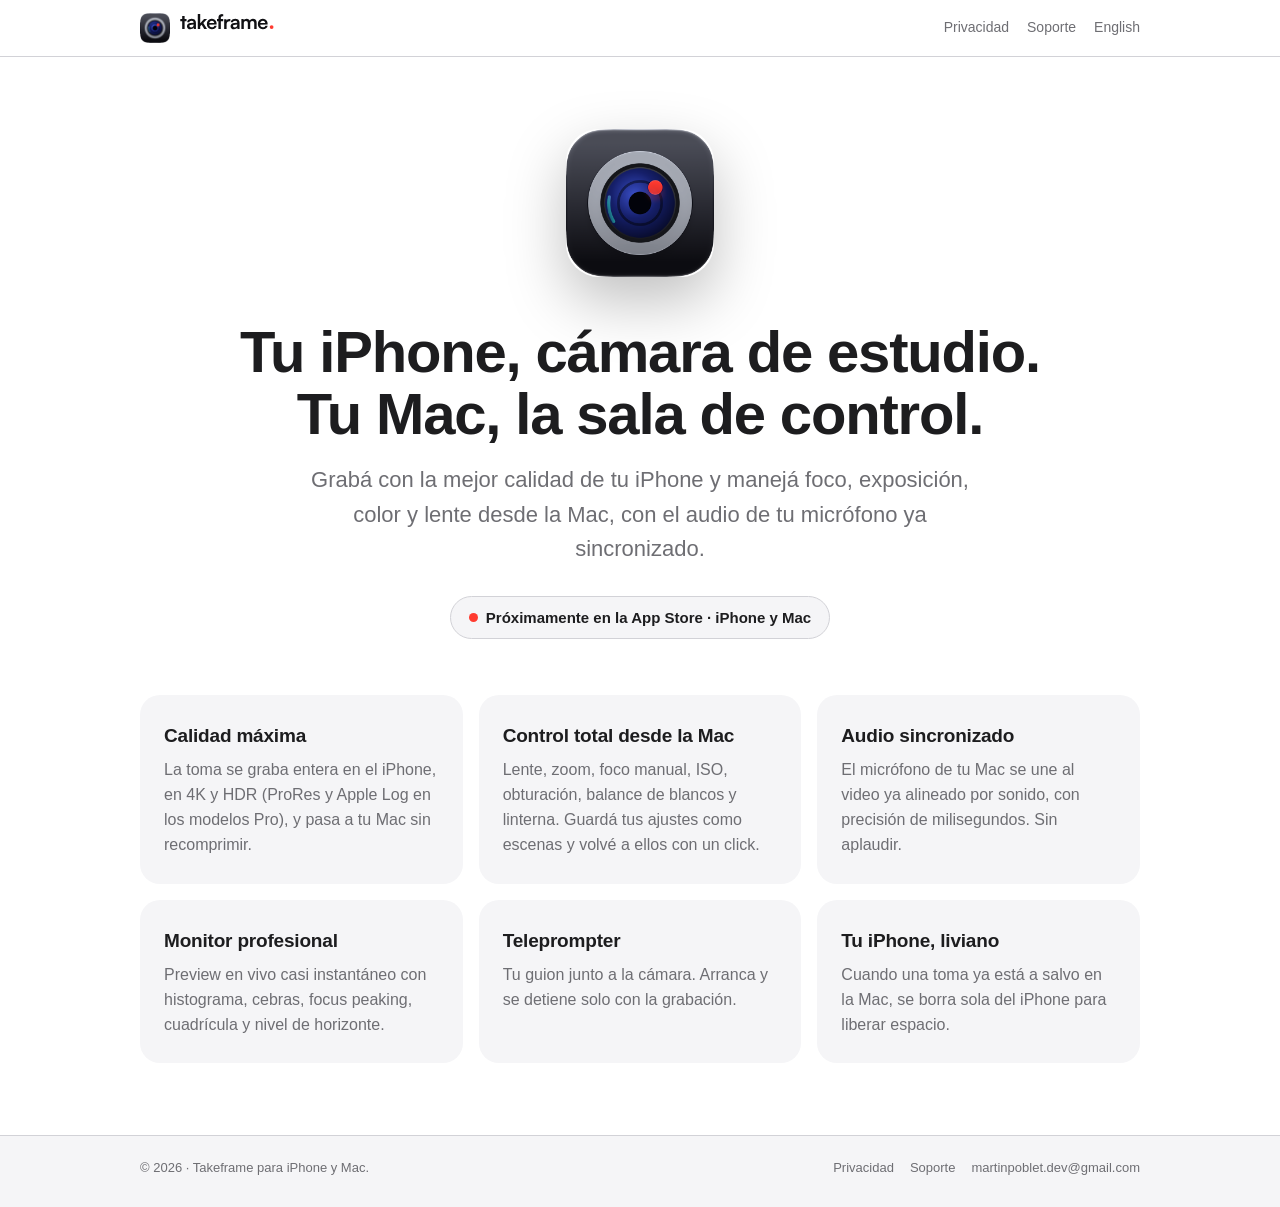
==== es/index.html @ 7058b1f9 "Sitio en inglés por defecto y español en /es/ Co-Authored-By: Claude Opus 5.5 <noreply@anthropic.com" ====
<!doctype html>
<html lang="es">
<head>
<meta charset="utf-8">
<meta name="viewport" content="width=device-width, initial-scale=1">
<title>Takeframe — Tu iPhone, cámara de estudio</title>
<meta name="description" content="Tu iPhone como cámara de estudio, controlada desde tu Mac, con el audio de tu micrófono ya sincronizado.">
<meta property="og:title" content="Takeframe — Tu iPhone, cámara de estudio">
<meta property="og:description" content="Tu iPhone como cámara de estudio, controlada desde tu Mac, con el audio de tu micrófono ya sincronizado.">
<meta property="og:image" content="../assets/icono.png">
<link rel="icon" type="image/png" href="../assets/favicon.png">
<link rel="apple-touch-icon" href="../assets/apple-touch-icon.png">
<link rel="stylesheet" href="../assets/style.css">
</head>
<body>
<header class="top">
  <div class="wrap">
    <a class="brand" href="index.html">
      <img class="icon" src="../assets/favicon.png" alt="">
      <picture>
        <source srcset="../assets/nombre-blanco.svg" media="(prefers-color-scheme: dark)">
        <img class="name" src="../assets/nombre-negro.svg" alt="takeframe">
      </picture>
    </a>
    <nav class="nav">
      <a href="privacidad.html">Privacidad</a>
      <a href="soporte.html">Soporte</a>
      <a href="../index.html" lang="en">English</a>
    </nav>
  </div>
</header>
<main>
<section class="hero wrap">
  <img class="app-icon" src="../assets/icono.png" alt="Takeframe">
  <h1>Tu iPhone, cámara de estudio.<br>Tu Mac, la sala de control.</h1>
  <p class="lead">Grabá con la mejor calidad de tu iPhone y manejá foco, exposición, color y lente desde la Mac, con el audio de tu micrófono ya sincronizado.</p>
  <span class="pill"><span class="dot"></span>Próximamente en la App Store · iPhone y Mac</span>
</section>
<section class="wrap">
  <div class="features">
    <article class="feature"><h3>Calidad máxima</h3><p>La toma se graba entera en el iPhone, en 4K y HDR (ProRes y Apple Log en los modelos Pro), y pasa a tu Mac sin recomprimir.</p></article>
    <article class="feature"><h3>Control total desde la Mac</h3><p>Lente, zoom, foco manual, ISO, obturación, balance de blancos y linterna. Guardá tus ajustes como escenas y volvé a ellos con un click.</p></article>
    <article class="feature"><h3>Audio sincronizado</h3><p>El micrófono de tu Mac se une al video ya alineado por sonido, con precisión de milisegundos. Sin aplaudir.</p></article>
    <article class="feature"><h3>Monitor profesional</h3><p>Preview en vivo casi instantáneo con histograma, cebras, focus peaking, cuadrícula y nivel de horizonte.</p></article>
    <article class="feature"><h3>Teleprompter</h3><p>Tu guion junto a la cámara. Arranca y se detiene solo con la grabación.</p></article>
    <article class="feature"><h3>Tu iPhone, liviano</h3><p>Cuando una toma ya está a salvo en la Mac, se borra sola del iPhone para liberar espacio.</p></article>
  </div>
</section>
</main>
<footer class="foot">
  <div class="wrap">
    <span>© 2026 · Takeframe para iPhone y Mac.</span>
    <nav>
      <a href="privacidad.html">Privacidad</a>
      <a href="soporte.html">Soporte</a>
      <a href="mailto:martinpoblet.dev@gmail.com">martinpoblet.dev@gmail.com</a>
    </nav>
  </div>
</footer>
</body>
</html>
---- assets/style.css ----
:root {
  --bg: #ffffff;
  --bg-soft: #f5f5f7;
  --card: #f5f5f7;
  --text: #1d1d1f;
  --muted: #6e6e73;
  --line: #d2d2d7;
  --accent: #ff3b30;
  --link: #0066cc;
  color-scheme: light dark;
}

@media (prefers-color-scheme: dark) {
  :root {
    --bg: #000000;
    --bg-soft: #0d0d10;
    --card: #161618;
    --text: #f5f5f7;
    --muted: #a1a1a6;
    --line: #2c2c2e;
    --link: #2997ff;
  }
}

* { box-sizing: border-box; }

body {
  margin: 0;
  background: var(--bg);
  color: var(--text);
  font-family: -apple-system, BlinkMacSystemFont, "SF Pro Text", "Inter", "Segoe UI", Roboto, Helvetica, Arial, sans-serif;
  font-size: 17px;
  line-height: 1.55;
  -webkit-font-smoothing: antialiased;
}

a { color: var(--link); text-decoration: none; }
a:hover { text-decoration: underline; }

.wrap { max-width: 1040px; margin: 0 auto; padding: 0 20px; }
.narrow { max-width: 720px; }

/* Header */
.top {
  position: sticky;
  top: 0;
  z-index: 10;
  background: color-mix(in srgb, var(--bg) 82%, transparent);
  backdrop-filter: saturate(180%) blur(20px);
  -webkit-backdrop-filter: saturate(180%) blur(20px);
  border-bottom: 1px solid var(--line);
}
.top .wrap { display: flex; align-items: center; justify-content: space-between; height: 56px; gap: 16px; }
.brand { display: flex; align-items: center; gap: 10px; }
.brand:hover { text-decoration: none; }
.brand img.icon { width: 30px; height: 30px; border-radius: 7px; }
.brand img.name { height: 20px; width: auto; }
.nav { display: flex; gap: 18px; font-size: 14px; }
.nav a { color: var(--muted); }
.nav a:hover, .nav a[aria-current="page"] { color: var(--text); text-decoration: none; }

/* Hero */
.hero { text-align: center; padding-top: 72px; padding-bottom: 56px; }
.hero .app-icon {
  width: 148px;
  height: 148px;
  border-radius: 33px;
  box-shadow: 0 24px 60px rgba(0, 0, 0, 0.25);
}
.hero h1 {
  font-size: clamp(34px, 6vw, 58px);
  line-height: 1.07;
  letter-spacing: -0.02em;
  margin: 36px auto 18px;
  max-width: 820px;
}
.hero p.lead { font-size: clamp(18px, 2.4vw, 22px); color: var(--muted); max-width: 680px; margin: 0 auto; }
.pill {
  display: inline-flex;
  align-items: center;
  gap: 8px;
  margin-top: 30px;
  padding: 9px 18px;
  border-radius: 999px;
  background: var(--card);
  border: 1px solid var(--line);
  font-size: 15px;
  font-weight: 600;
}
.pill .dot { width: 9px; height: 9px; border-radius: 50%; background: var(--accent); }

/* Features */
.features { display: grid; grid-template-columns: repeat(auto-fit, minmax(260px, 1fr)); gap: 16px; padding-bottom: 72px; }
.feature { background: var(--card); border-radius: 20px; padding: 26px 24px; }
.feature h3 { margin: 0 0 8px; font-size: 19px; letter-spacing: -0.01em; }
.feature p { margin: 0; color: var(--muted); font-size: 16px; }
.feature .glyph { font-size: 26px; line-height: 1; margin-bottom: 14px; display: block; }

/* Text pages */
.page { padding-top: 56px; padding-bottom: 72px; }
.page h1 { font-size: clamp(32px, 5vw, 44px); letter-spacing: -0.02em; line-height: 1.1; margin: 0 0 8px; }
.page .updated { color: var(--muted); font-size: 15px; margin: 0 0 36px; }
.page h2 { font-size: 22px; letter-spacing: -0.01em; margin: 40px 0 10px; }
.page p, .page li { color: var(--text); }
.page .summary { background: var(--card); border-radius: 18px; padding: 20px 22px; font-size: 18px; }
.contact { background: var(--card); border-radius: 18px; padding: 22px; margin: 8px 0 24px; }
.contact a { font-size: 20px; font-weight: 600; }
details { border-bottom: 1px solid var(--line); padding: 14px 0; }
details summary { cursor: pointer; font-weight: 600; list-style: none; }
details summary::-webkit-details-marker { display: none; }
details summary::after { content: "+"; float: right; color: var(--muted); font-weight: 400; }
details[open] summary::after { content: "–"; }
details p { margin: 10px 0 0; color: var(--muted); }

/* Footer */
.foot { border-top: 1px solid var(--line); background: var(--bg-soft); }
.foot .wrap { display: flex; flex-wrap: wrap; justify-content: space-between; gap: 12px; padding-top: 22px; padding-bottom: 28px; font-size: 13px; color: var(--muted); }
.foot nav { display: flex; gap: 16px; }
.foot a { color: var(--muted); }

@media (max-width: 560px) {
  body { font-size: 16px; }
  .nav { gap: 12px; font-size: 13px; }
  .brand img.name { display: none; }
  .hero { padding-top: 48px; padding-bottom: 40px; }
  .pill { font-size: 14px; }
  .hero .app-icon { width: 120px; height: 120px; border-radius: 27px; }
}
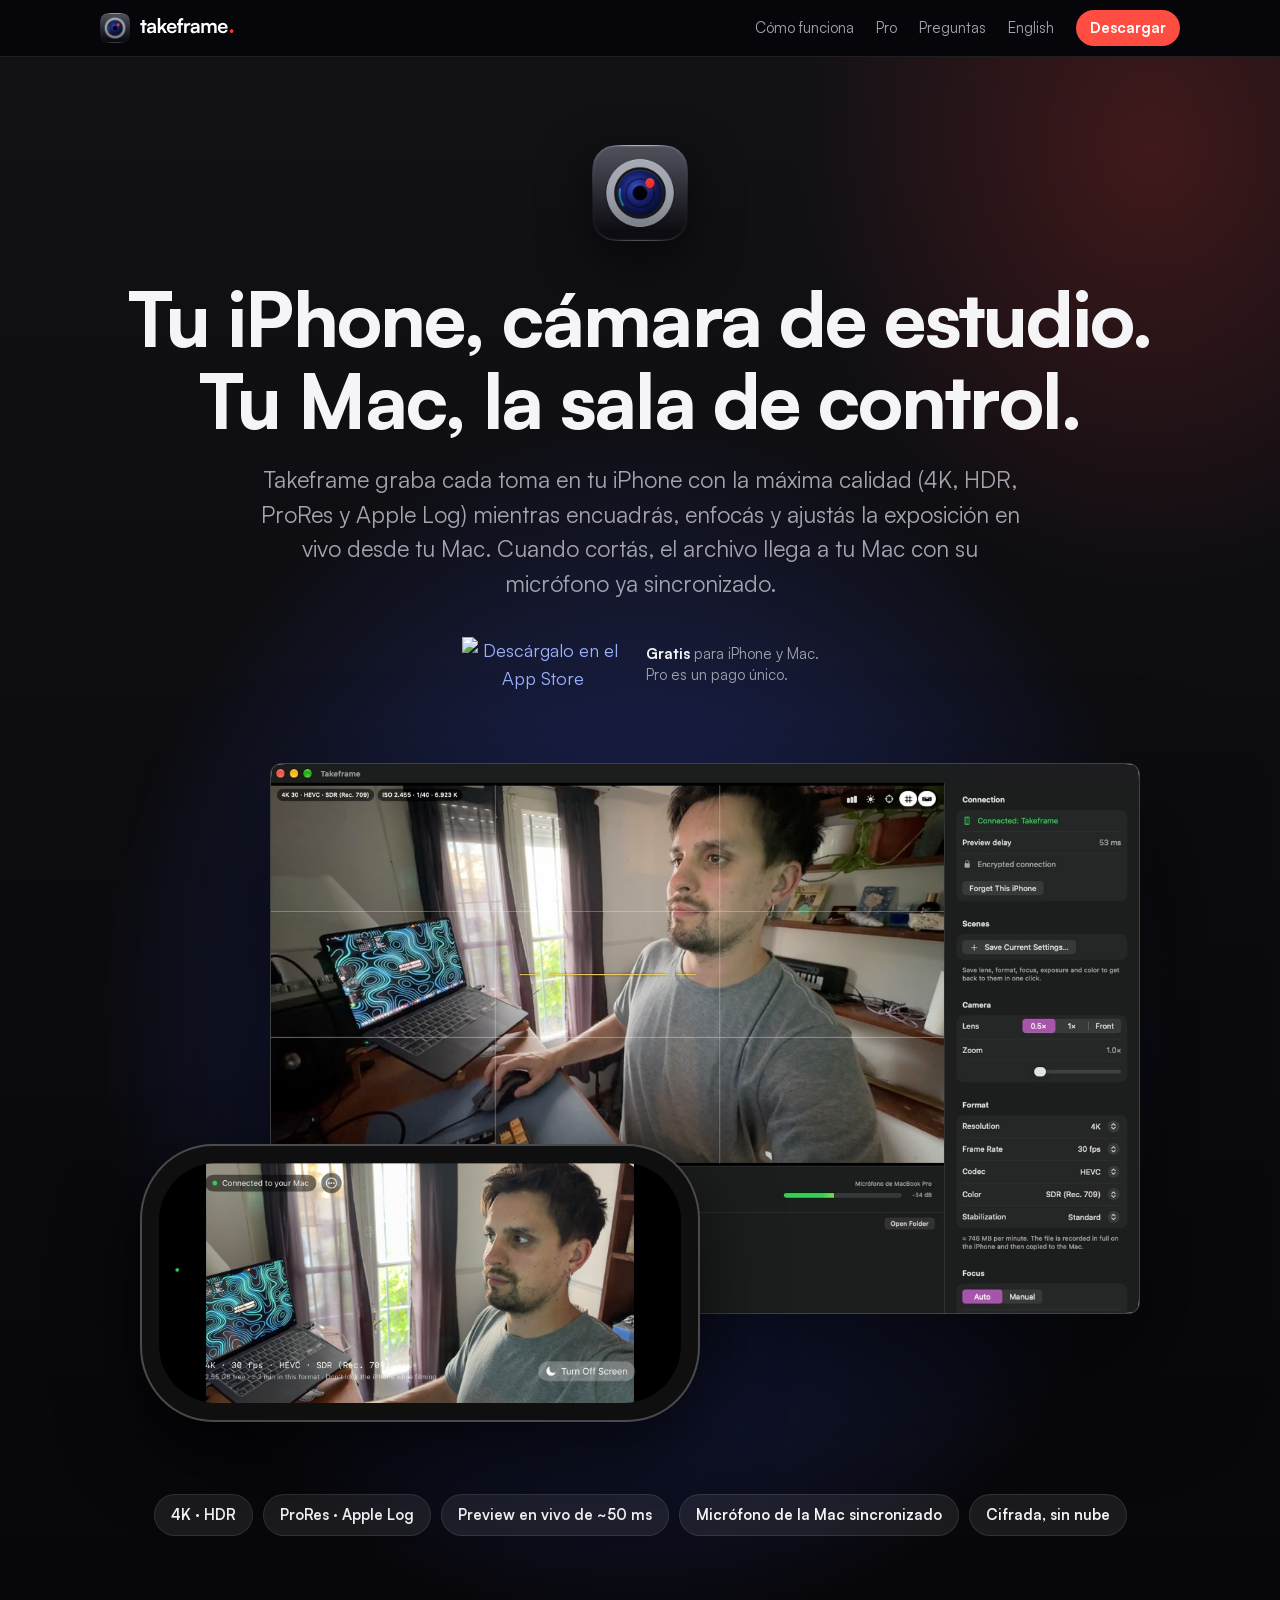
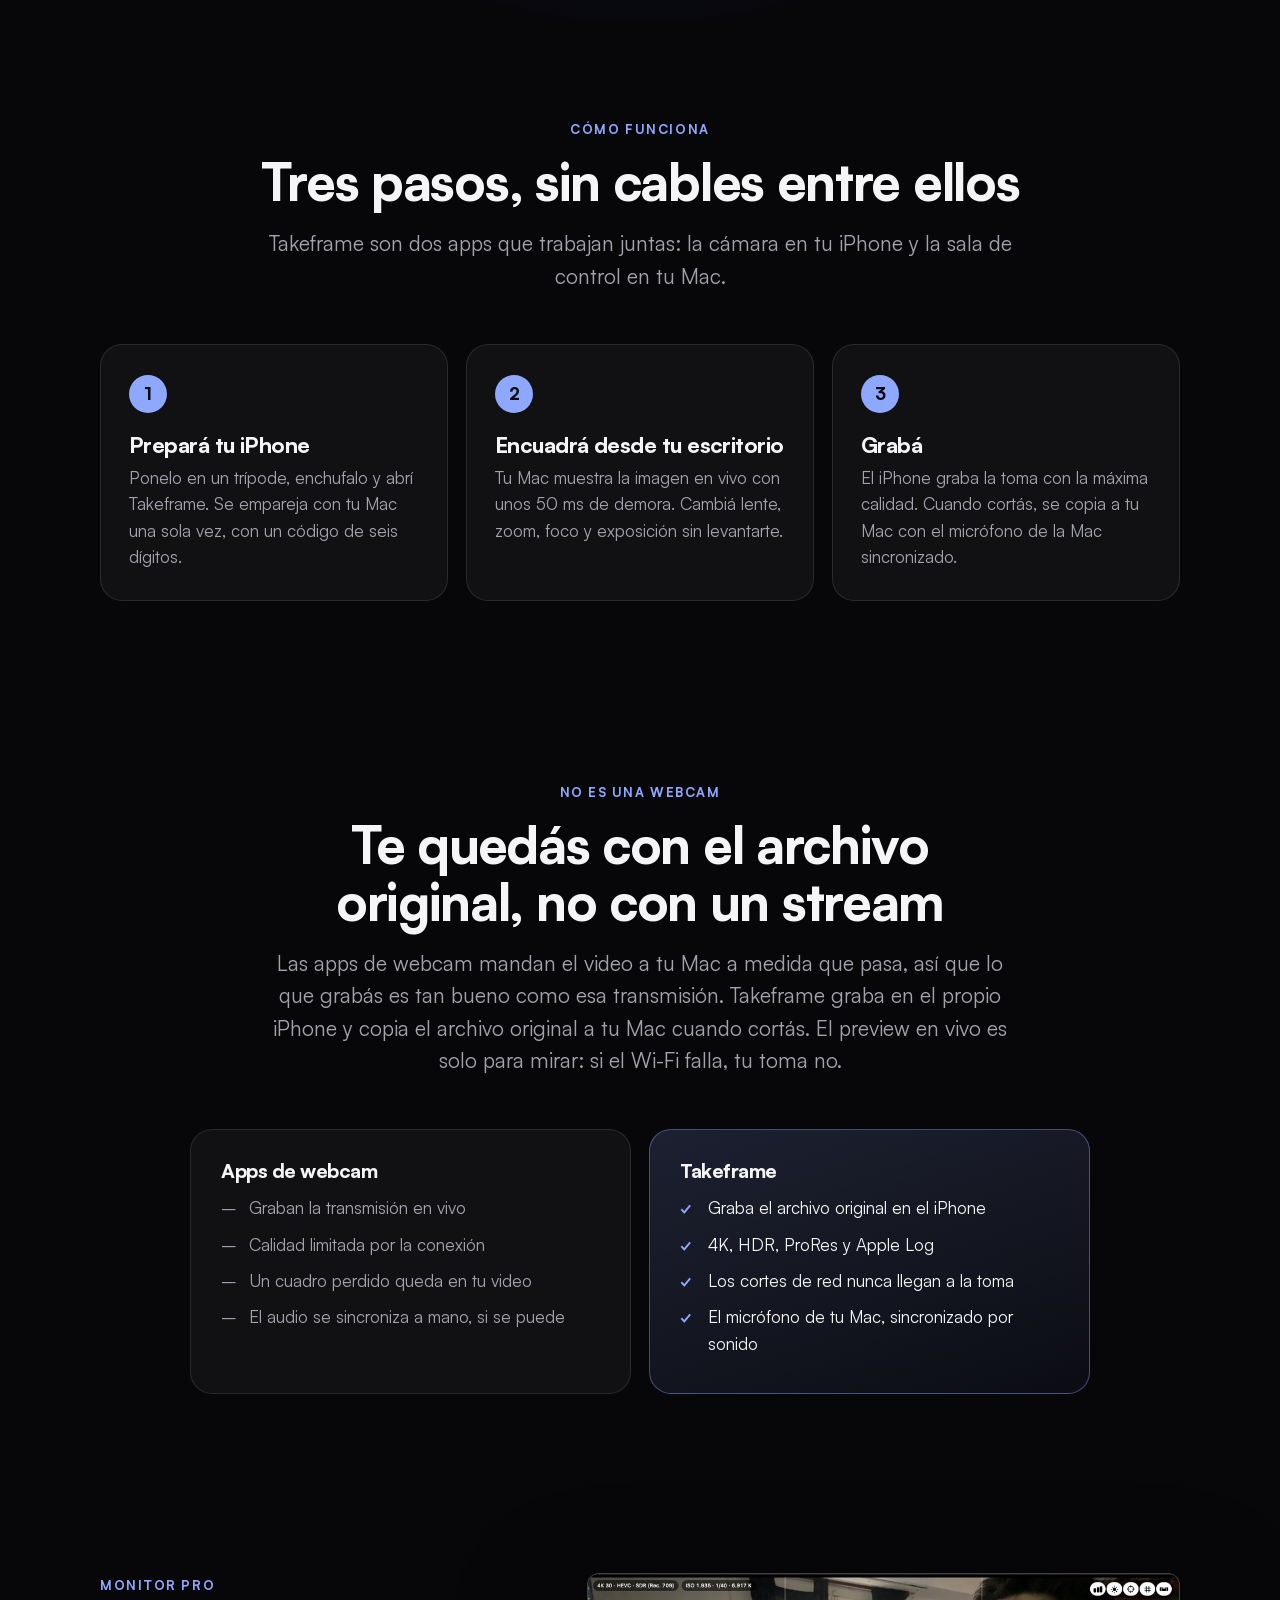
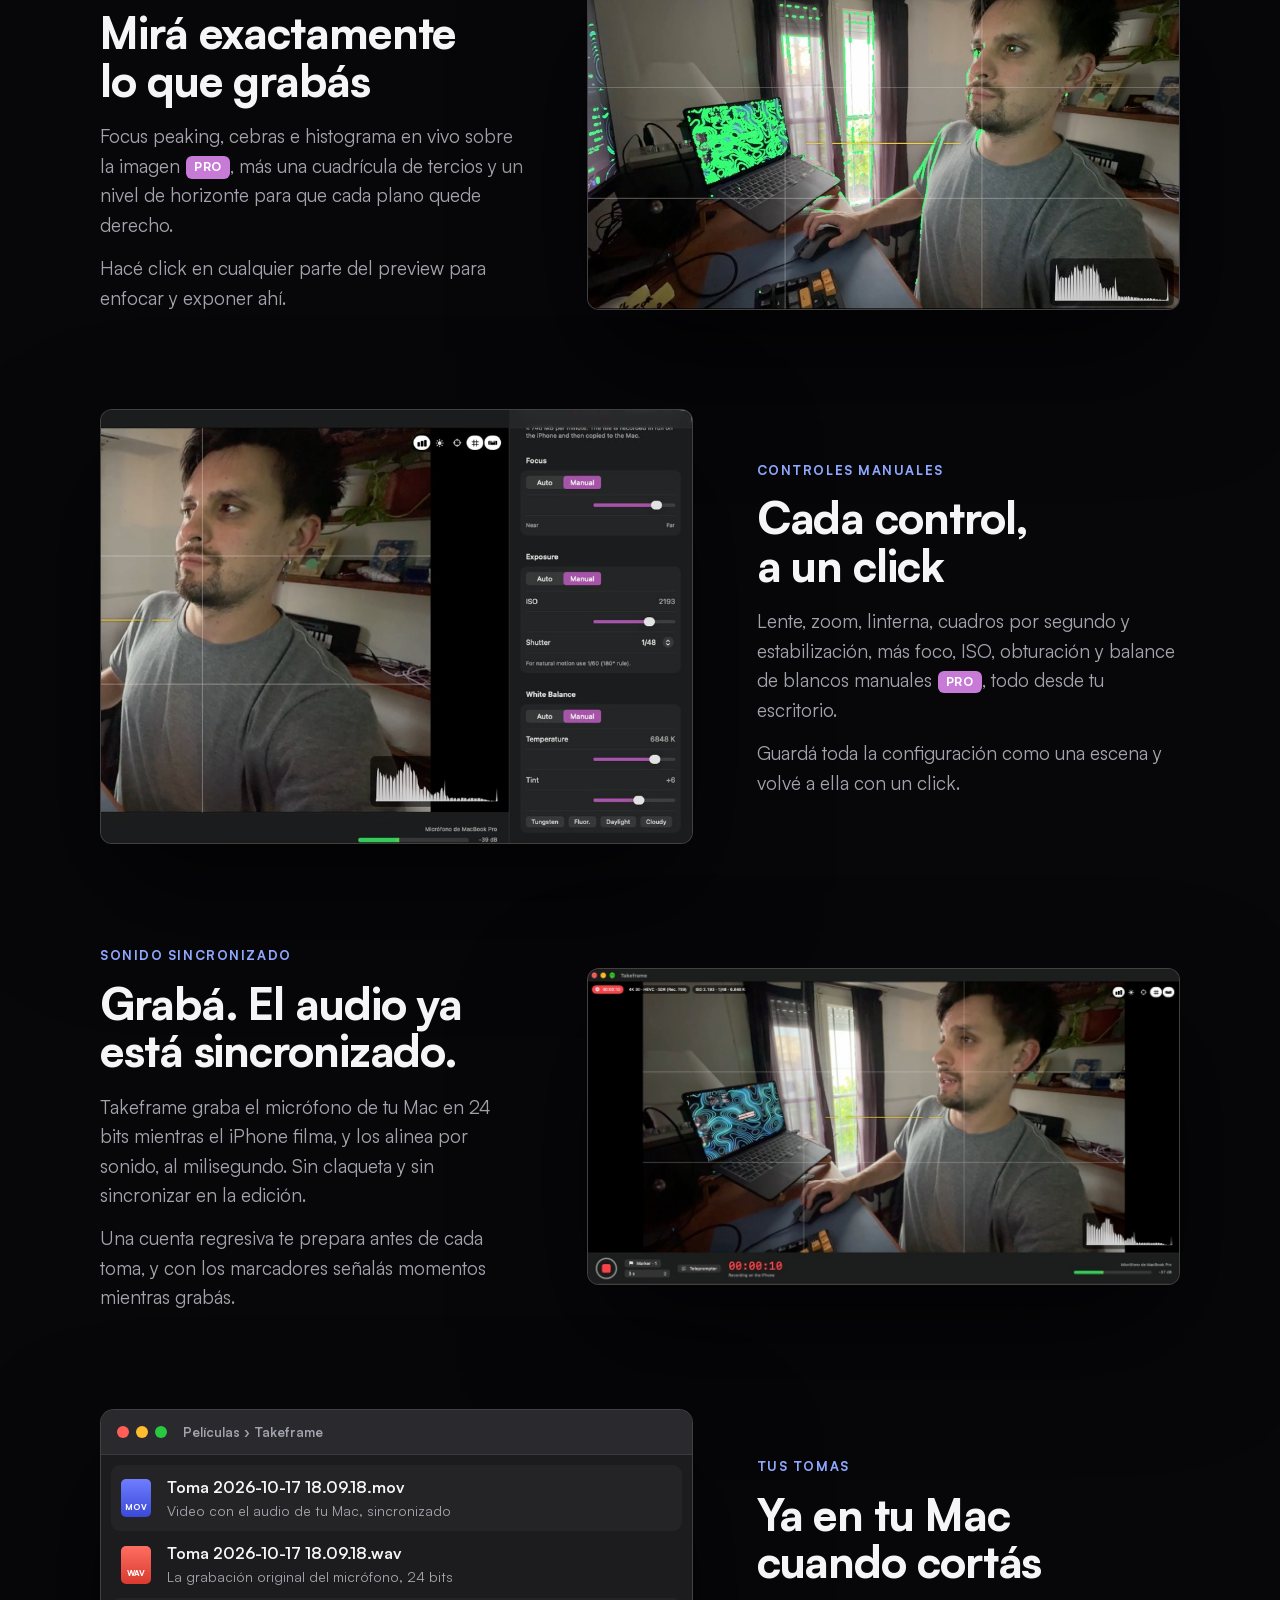
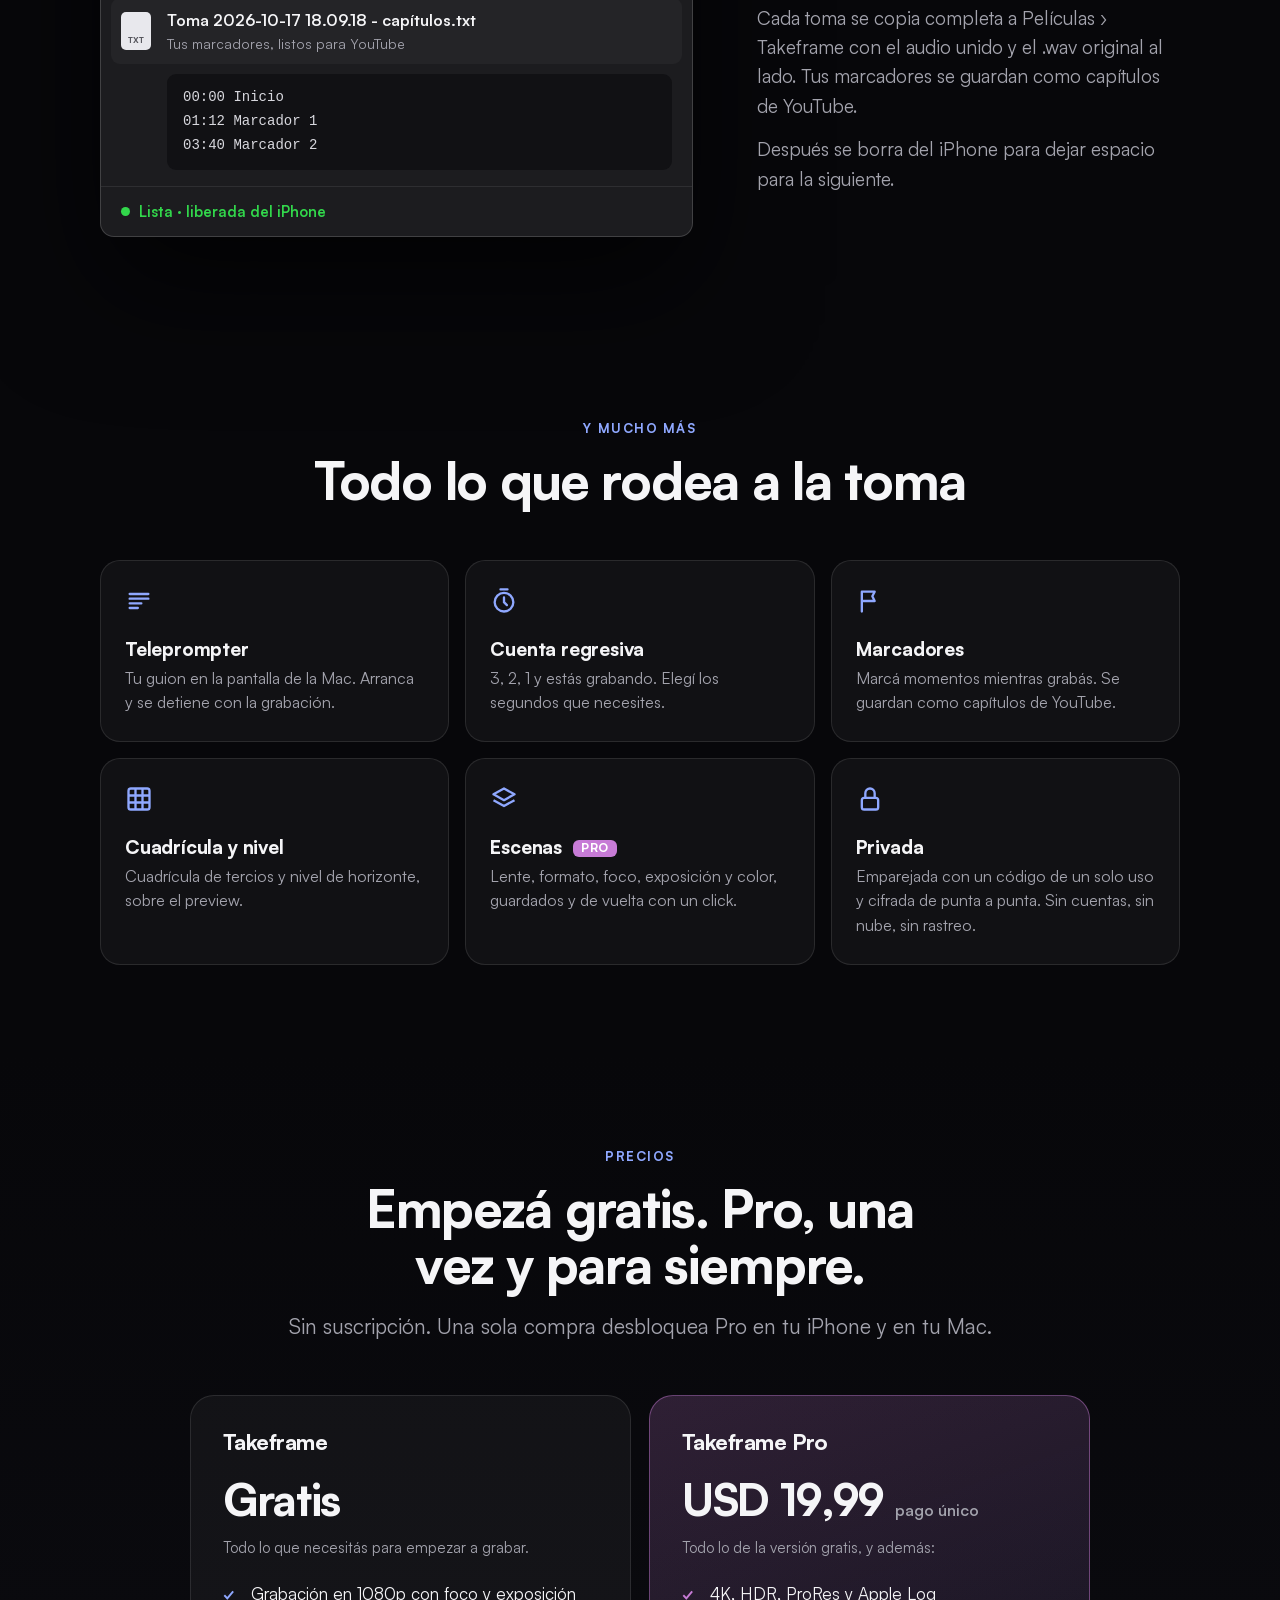
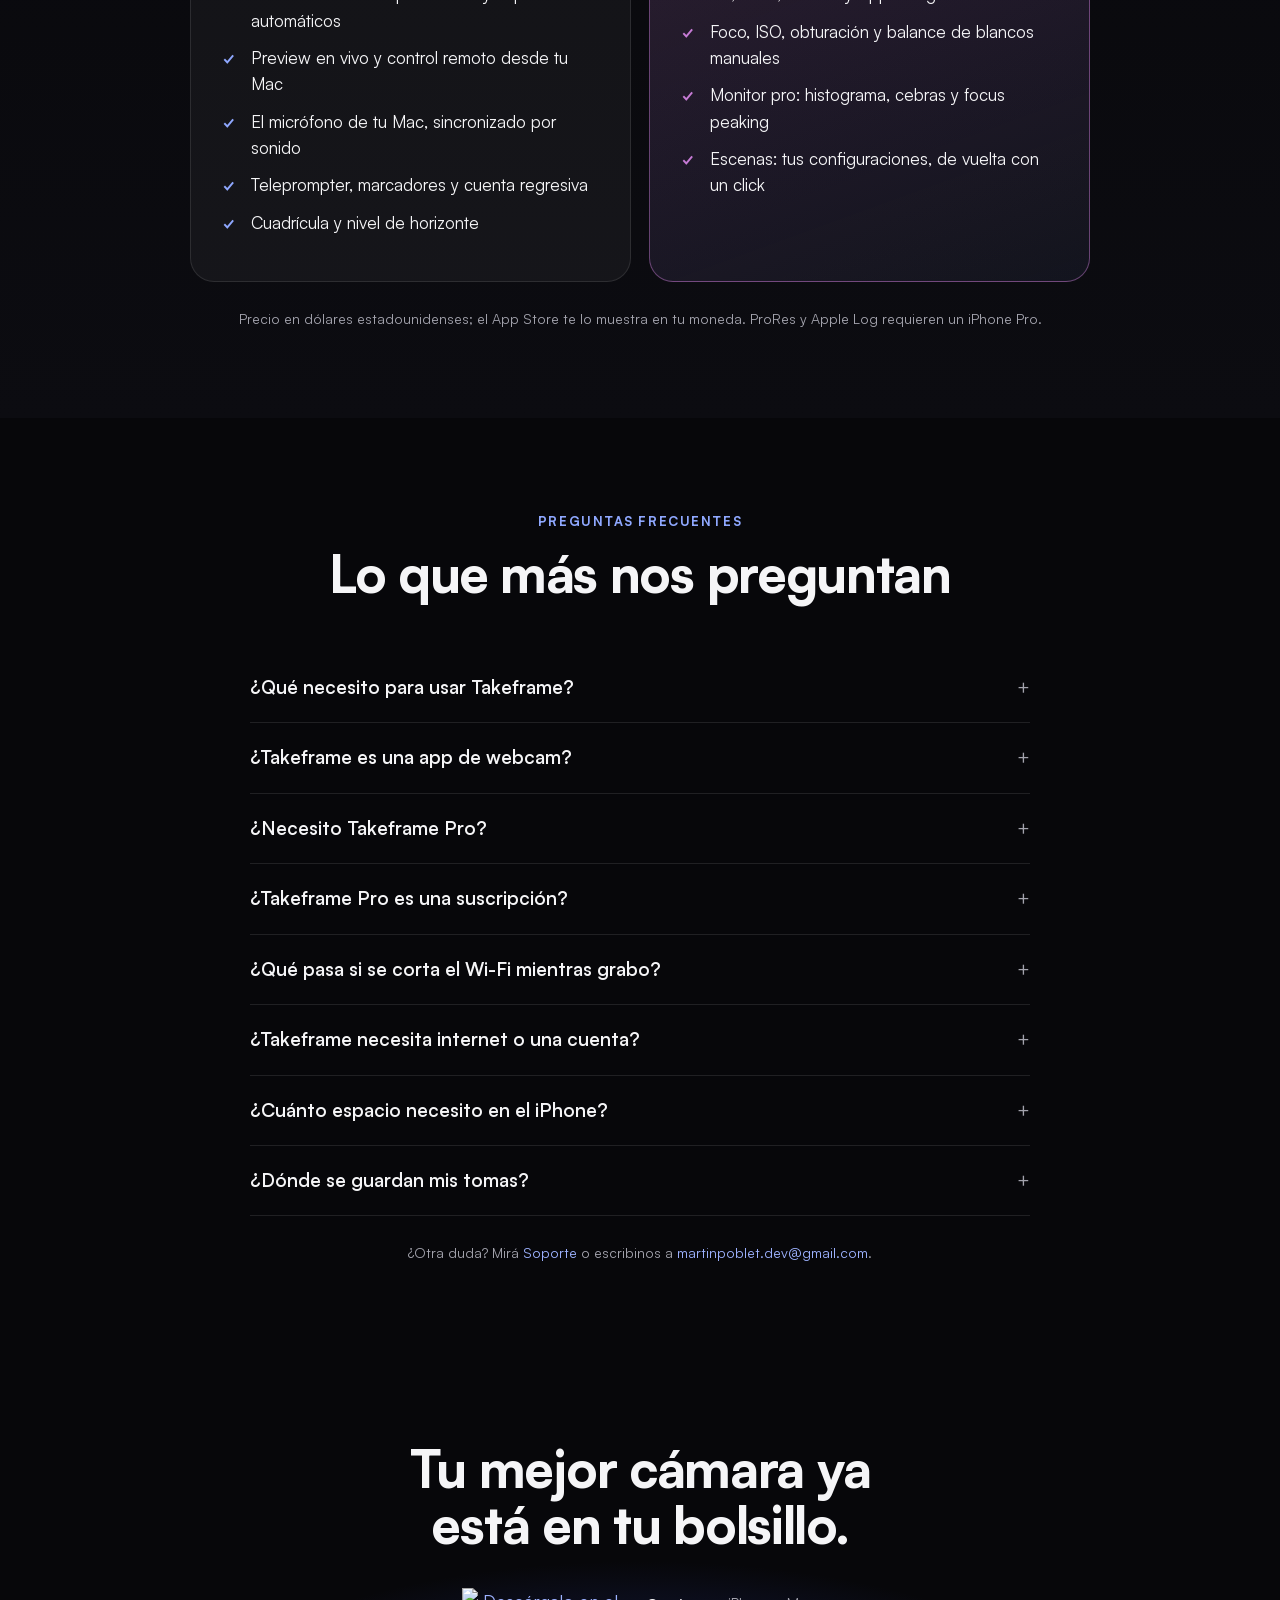
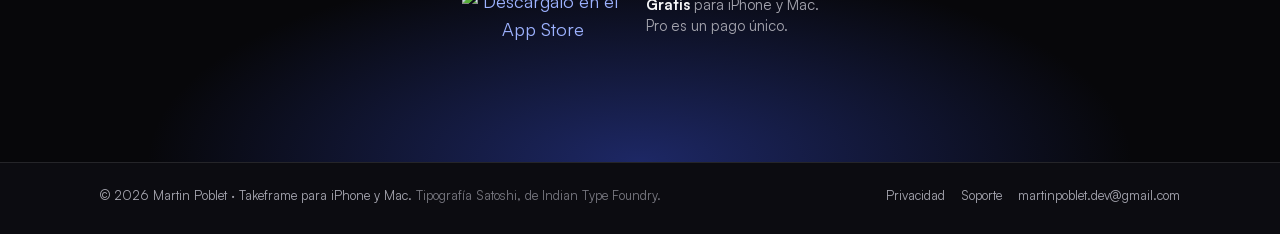
==== commit 4f96fbc9: "Landing de venta en inglés y español con SEO Capturas reales de la app, cómo funciona, comparación c" ====
--- a/es/index.html
+++ b/es/index.html
@@ -3,53 +3,322 @@
 <head>
 <meta charset="utf-8">
 <meta name="viewport" content="width=device-width, initial-scale=1">
-<title>Takeframe — Tu iPhone, cámara de estudio</title>
-<meta name="description" content="Tu iPhone como cámara de estudio, controlada desde tu Mac, con el audio de tu micrófono ya sincronizado.">
-<meta property="og:title" content="Takeframe — Tu iPhone, cámara de estudio">
-<meta property="og:description" content="Tu iPhone como cámara de estudio, controlada desde tu Mac, con el audio de tu micrófono ya sincronizado.">
-<meta property="og:image" content="../assets/icono.png">
+<title>Takeframe: tu iPhone como cámara de estudio 4K para tu Mac</title>
+<meta name="description" content="Grabá en 4K, HDR, ProRes y Apple Log con tu iPhone mientras lo encuadrás, enfocás y controlás en vivo desde tu Mac, con el micrófono de la Mac ya sincronizado.">
+<link rel="canonical" href="https://martpoblet.github.io/takeframe/es/">
+<link rel="alternate" hreflang="en" href="https://martpoblet.github.io/takeframe/">
+<link rel="alternate" hreflang="es" href="https://martpoblet.github.io/takeframe/es/">
+<link rel="alternate" hreflang="x-default" href="https://martpoblet.github.io/takeframe/">
+<meta name="apple-itunes-app" content="app-id=6824066436">
+<meta name="theme-color" content="#07070a">
+<meta property="og:type" content="website">
+<meta property="og:site_name" content="Takeframe">
+<meta property="og:locale" content="es_LA">
+<meta property="og:locale:alternate" content="en_US">
+<meta property="og:url" content="https://martpoblet.github.io/takeframe/es/">
+<meta property="og:title" content="Takeframe: tu iPhone como cámara de estudio 4K para tu Mac">
+<meta property="og:description" content="Grabá en 4K con tu iPhone mientras lo encuadrás, enfocás y controlás desde tu Mac, con el micrófono de la Mac ya sincronizado.">
+<meta property="og:image" content="https://martpoblet.github.io/takeframe/assets/og-es.jpg">
+<meta property="og:image:width" content="1200">
+<meta property="og:image:height" content="630">
+<meta property="og:image:alt" content="Takeframe en una Mac, con la imagen en vivo de un iPhone adelante">
+<meta name="twitter:card" content="summary_large_image">
 <link rel="icon" type="image/png" href="../assets/favicon.png">
 <link rel="apple-touch-icon" href="../assets/apple-touch-icon.png">
+<link rel="preload" href="../assets/satoshi-variable.woff2" as="font" type="font/woff2" crossorigin>
 <link rel="stylesheet" href="../assets/style.css">
+<script type="application/ld+json">
+{
+  "@context": "https://schema.org",
+  "@type": "SoftwareApplication",
+  "name": "Takeframe",
+  "alternateName": "Takeframe – Cámara de estudio remota 4K",
+  "description": "Takeframe convierte tu iPhone en una cámara de estudio que controlás desde tu Mac. El iPhone graba cada toma con la máxima calidad (4K, HDR, ProRes y Apple Log) mientras la Mac muestra un preview en vivo, controla la cámara y graba su propio micrófono, ya sincronizado.",
+  "applicationCategory": "MultimediaApplication",
+  "operatingSystem": "iOS 17 o posterior, macOS 15 o posterior",
+  "url": "https://martpoblet.github.io/takeframe/es/",
+  "downloadUrl": "https://apps.apple.com/app/id6824066436",
+  "installUrl": "https://apps.apple.com/app/id6824066436",
+  "image": "https://martpoblet.github.io/takeframe/assets/og-es.jpg",
+  "screenshot": [
+    "https://martpoblet.github.io/takeframe/assets/mac-hero.jpg",
+    "https://martpoblet.github.io/takeframe/assets/mac-monitor.jpg",
+    "https://martpoblet.github.io/takeframe/assets/iphone.jpg"
+  ],
+  "inLanguage": ["es", "en"],
+  "author": { "@type": "Person", "name": "Martin Poblet" },
+  "offers": [
+    { "@type": "Offer", "name": "Takeframe", "price": "0", "priceCurrency": "USD" },
+    { "@type": "Offer", "name": "Takeframe Pro (compra única dentro de la app)", "price": "19.99", "priceCurrency": "USD" }
+  ]
+}
+</script>
+<script type="application/ld+json">
+{
+  "@context": "https://schema.org",
+  "@type": "FAQPage",
+  "mainEntity": [
+    { "@type": "Question", "name": "¿Qué necesito para usar Takeframe?", "acceptedAnswer": { "@type": "Answer", "text": "Un iPhone con iOS 17 o posterior y una Mac con macOS 15 o posterior, con Takeframe abierta en los dos y el Wi-Fi activado. Funciona mejor si están en la misma red. ProRes y Apple Log requieren un iPhone Pro." } },
+    { "@type": "Question", "name": "¿Takeframe es una app de webcam?", "acceptedAnswer": { "@type": "Answer", "text": "No. Takeframe está hecha para grabar: cada toma se graba en el iPhone con la máxima calidad y después se copia a tu Mac. No aparece como cámara en apps de videollamadas ni de streaming." } },
+    { "@type": "Question", "name": "¿Necesito Takeframe Pro?", "acceptedAnswer": { "@type": "Answer", "text": "No. La versión gratis graba en 1080p con foco, exposición y balance de blancos automáticos, e incluye el preview en vivo, la sincronía por sonido, el teleprompter, los marcadores, la cuenta regresiva, la cuadrícula y el nivel. Pro suma 4K, HDR, ProRes y Apple Log, controles manuales, las herramientas del monitor pro y las escenas." } },
+    { "@type": "Question", "name": "¿Takeframe Pro es una suscripción?", "acceptedAnswer": { "@type": "Answer", "text": "No. Takeframe Pro es una compra única que funciona en tu iPhone y en tu Mac con la misma cuenta de Apple. Podés restaurarla cuando quieras desde la pantalla de compra." } },
+    { "@type": "Question", "name": "¿Qué pasa si se corta el Wi-Fi mientras grabo?", "acceptedAnswer": { "@type": "Answer", "text": "La toma se graba en el iPhone, así que sigue: solo se pausa el preview en vivo. Cuando tu Mac se vuelve a conectar, las tomas terminadas se copian." } },
+    { "@type": "Question", "name": "¿Takeframe necesita internet o una cuenta?", "acceptedAnswer": { "@type": "Answer", "text": "No. Tu iPhone y tu Mac se comunican directamente por tu red local, con cifrado de punta a punta. No hay cuentas, ni servidores, ni rastreo." } },
+    { "@type": "Question", "name": "¿Cuánto espacio necesito en el iPhone?", "acceptedAnswer": { "@type": "Answer", "text": "Cada toma se graba completa en el iPhone antes de pasar a tu Mac: unos 750 MB por minuto en 4K a 30 fps en HEVC. La app te muestra cuántos minutos te quedan, y cada toma se borra del iPhone cuando ya está a salvo en tu Mac." } },
+    { "@type": "Question", "name": "¿Dónde se guardan mis tomas?", "acceptedAnswer": { "@type": "Answer", "text": "En Películas › Takeframe, en tu Mac: un archivo .mov con el audio ya unido, el .wav original del micrófono y, si agregaste marcadores, un archivo de texto con ellos como capítulos de YouTube." } }
+  ]
+}
+</script>
 </head>
-<body>
+<body class="landing">
 <header class="top">
   <div class="wrap">
-    <a class="brand" href="index.html">
+    <a class="brand" href="./">
       <img class="icon" src="../assets/favicon.png" alt="">
-      <picture>
-        <source srcset="../assets/nombre-blanco.svg" media="(prefers-color-scheme: dark)">
-        <img class="name" src="../assets/nombre-negro.svg" alt="takeframe">
-      </picture>
+      <img class="name" src="../assets/nombre-blanco.svg" alt="Takeframe">
     </a>
     <nav class="nav">
-      <a href="privacidad.html">Privacidad</a>
-      <a href="soporte.html">Soporte</a>
-      <a href="../index.html" lang="en">English</a>
+      <a class="section" href="#como">Cómo funciona</a>
+      <a class="section" href="#pro">Pro</a>
+      <a class="section" href="#preguntas">Preguntas</a>
+      <a href="../" lang="en" hreflang="en">English</a>
+      <a class="get" href="https://apps.apple.com/app/id6824066436">Descargar</a>
     </nav>
   </div>
 </header>
 <main>
-<section class="hero wrap">
-  <img class="app-icon" src="../assets/icono.png" alt="Takeframe">
-  <h1>Tu iPhone, cámara de estudio.<br>Tu Mac, la sala de control.</h1>
-  <p class="lead">Grabá con la mejor calidad de tu iPhone y manejá foco, exposición, color y lente desde la Mac, con el audio de tu micrófono ya sincronizado.</p>
-  <span class="pill"><span class="dot"></span>Próximamente en la App Store · iPhone y Mac</span>
-</section>
-<section class="wrap">
-  <div class="features">
-    <article class="feature"><h3>Calidad máxima</h3><p>La toma se graba entera en el iPhone, en 4K y HDR (ProRes y Apple Log en los modelos Pro), y pasa a tu Mac sin recomprimir.</p></article>
-    <article class="feature"><h3>Control total desde la Mac</h3><p>Lente, zoom, foco manual, ISO, obturación, balance de blancos y linterna. Guardá tus ajustes como escenas y volvé a ellos con un click.</p></article>
-    <article class="feature"><h3>Audio sincronizado</h3><p>El micrófono de tu Mac se une al video ya alineado por sonido, con precisión de milisegundos. Sin aplaudir.</p></article>
-    <article class="feature"><h3>Monitor profesional</h3><p>Preview en vivo casi instantáneo con histograma, cebras, focus peaking, cuadrícula y nivel de horizonte.</p></article>
-    <article class="feature"><h3>Teleprompter</h3><p>Tu guion junto a la cámara. Arranca y se detiene solo con la grabación.</p></article>
-    <article class="feature"><h3>Tu iPhone, liviano</h3><p>Cuando una toma ya está a salvo en la Mac, se borra sola del iPhone para liberar espacio.</p></article>
-  </div>
-</section>
+
+<section class="hero">
+  <div class="wrap">
+    <img class="app-icon" src="../assets/icono.png" alt="Ícono de Takeframe" width="96" height="96">
+    <h1>Tu iPhone, cámara de estudio.<br>Tu Mac, la sala de control.</h1>
+    <p class="lead">Takeframe graba cada toma en tu iPhone con la máxima calidad (4K, HDR, ProRes y Apple Log) mientras encuadrás, enfocás y ajustás la exposición en vivo desde tu Mac. Cuando cortás, el archivo llega a tu Mac con su micrófono ya sincronizado.</p>
+    <div class="cta">
+      <a class="badge" href="https://apps.apple.com/app/id6824066436"><img src="https://tools.applemediaservices.com/api/badges/download-on-the-app-store/black/es-mx?size=250x83" alt="Descárgalo en el App Store" width="162" height="54"></a>
+      <p class="note"><strong>Gratis</strong> para iPhone y Mac.<br>Pro es un pago único.</p>
+    </div>
+    <div class="devices">
+      <div class="window"><img src="../assets/mac-hero.jpg" alt="Takeframe en una Mac: la imagen en vivo del iPhone con los controles de la cámara a la derecha" width="1372" height="868"></div>
+      <div class="phone"><img src="../assets/iphone.jpg" alt="Takeframe en el iPhone, conectado a la Mac" width="1400" height="646"></div>
+    </div>
+    <ul class="specs">
+      <li>4K · HDR</li>
+      <li>ProRes · Apple Log</li>
+      <li>Preview en vivo de ~50 ms</li>
+      <li>Micrófono de la Mac sincronizado</li>
+      <li>Cifrada, sin nube</li>
+    </ul>
+  </div>
+</section>
+
+<section id="como">
+  <div class="wrap">
+    <div class="intro center">
+      <span class="eyebrow">Cómo funciona</span>
+      <h2>Tres pasos, sin cables entre ellos</h2>
+      <p>Takeframe son dos apps que trabajan juntas: la cámara en tu iPhone y la sala de control en tu Mac.</p>
+    </div>
+    <ol class="steps">
+      <li><h3>Prepará tu iPhone</h3><p>Ponelo en un trípode, enchufalo y abrí Takeframe. Se empareja con tu Mac una sola vez, con un código de seis dígitos.</p></li>
+      <li><h3>Encuadrá desde tu escritorio</h3><p>Tu Mac muestra la imagen en vivo con unos 50 ms de demora. Cambiá lente, zoom, foco y exposición sin levantarte.</p></li>
+      <li><h3>Grabá</h3><p>El iPhone graba la toma con la máxima calidad. Cuando cortás, se copia a tu Mac con el micrófono de la Mac sincronizado.</p></li>
+    </ol>
+  </div>
+</section>
+
+<section id="por-que">
+  <div class="wrap">
+    <div class="intro center">
+      <span class="eyebrow">No es una webcam</span>
+      <h2>Te quedás con el archivo original, no con un stream</h2>
+      <p>Las apps de webcam mandan el video a tu Mac a medida que pasa, así que lo que grabás es tan bueno como esa transmisión. Takeframe graba en el propio iPhone y copia el archivo original a tu Mac cuando cortás. El preview en vivo es solo para mirar: si el Wi-Fi falla, tu toma no.</p>
+    </div>
+    <div class="versus">
+      <div>
+        <h3>Apps de webcam</h3>
+        <ul>
+          <li>Graban la transmisión en vivo</li>
+          <li>Calidad limitada por la conexión</li>
+          <li>Un cuadro perdido queda en tu video</li>
+          <li>El audio se sincroniza a mano, si se puede</li>
+        </ul>
+      </div>
+      <div class="ours">
+        <h3>Takeframe</h3>
+        <ul>
+          <li>Graba el archivo original en el iPhone</li>
+          <li>4K, HDR, ProRes y Apple Log</li>
+          <li>Los cortes de red nunca llegan a la toma</li>
+          <li>El micrófono de tu Mac, sincronizado por sonido</li>
+        </ul>
+      </div>
+    </div>
+  </div>
+</section>
+
+<section id="funciones">
+  <div class="wrap">
+    <div class="row">
+      <div class="text">
+        <span class="eyebrow">Monitor pro</span>
+        <h2>Mirá exactamente lo que grabás</h2>
+        <p>Focus peaking, cebras e histograma en vivo sobre la imagen<span class="tag">PRO</span>, más una cuadrícula de tercios y un nivel de horizonte para que cada plano quede derecho.</p>
+        <p>Hacé click en cualquier parte del preview para enfocar y exponer ahí.</p>
+      </div>
+      <div class="window"><img src="../assets/mac-monitor.jpg" alt="Focus peaking en verde e histograma sobre la imagen en vivo" width="1064" height="604" loading="lazy"></div>
+    </div>
+    <div class="row flip">
+      <div class="text">
+        <span class="eyebrow">Controles manuales</span>
+        <h2>Cada control, a un click</h2>
+        <p>Lente, zoom, linterna, cuadros por segundo y estabilización, más foco, ISO, obturación y balance de blancos manuales<span class="tag">PRO</span>, todo desde tu escritorio.</p>
+        <p>Guardá toda la configuración como una escena y volvé a ella con un click.</p>
+      </div>
+      <div class="window"><img src="../assets/mac-controls.jpg" alt="Foco, ISO, obturación y balance de blancos manuales en Takeframe para Mac" width="872" height="640" loading="lazy"></div>
+    </div>
+    <div class="row">
+      <div class="text">
+        <span class="eyebrow">Sonido sincronizado</span>
+        <h2>Grabá. El audio ya está sincronizado.</h2>
+        <p>Takeframe graba el micrófono de tu Mac en 24 bits mientras el iPhone filma, y los alinea por sonido, al milisegundo. Sin claqueta y sin sincronizar en la edición.</p>
+        <p>Una cuenta regresiva te prepara antes de cada toma, y con los marcadores señalás momentos mientras grabás.</p>
+      </div>
+      <div class="window"><img src="../assets/mac-recording.jpg" alt="Takeframe para Mac mientras graba, con el nivel del micrófono y un marcador" width="1240" height="660" loading="lazy"></div>
+    </div>
+    <div class="row flip">
+      <div class="text">
+        <span class="eyebrow">Tus tomas</span>
+        <h2>Ya en tu Mac cuando cortás</h2>
+        <p>Cada toma se copia completa a Películas › Takeframe con el audio unido y el .wav original al lado. Tus marcadores se guardan como capítulos de YouTube.</p>
+        <p>Después se borra del iPhone para dejar espacio para la siguiente.</p>
+      </div>
+      <div class="files" role="img" aria-label="La carpeta de Takeframe en la Mac con el video de una toma, el audio del micrófono y sus capítulos">
+        <div class="files-bar"><span class="lights"><i></i><i></i><i></i></span>Películas › Takeframe</div>
+        <ul>
+          <li><span class="ficon mov">MOV</span><span class="fname">Toma 2026-10-17 18.09.18.mov</span><span class="fkind">Video con el audio de tu Mac, sincronizado</span></li>
+          <li><span class="ficon wav">WAV</span><span class="fname">Toma 2026-10-17 18.09.18.wav</span><span class="fkind">La grabación original del micrófono, 24 bits</span></li>
+          <li><span class="ficon txt">TXT</span><span class="fname">Toma 2026-10-17 18.09.18 - capítulos.txt</span><span class="fkind">Tus marcadores, listos para YouTube</span></li>
+        </ul>
+        <pre class="chapters">00:00 Inicio
+01:12 Marcador 1
+03:40 Marcador 2</pre>
+        <p class="files-status">Lista · liberada del iPhone</p>
+      </div>
+    </div>
+  </div>
+</section>
+
+<section id="mas">
+  <div class="wrap">
+    <div class="intro center">
+      <span class="eyebrow">Y mucho más</span>
+      <h2>Todo lo que rodea a la toma</h2>
+    </div>
+    <div class="grid">
+      <article class="tile">
+        <svg viewBox="0 0 24 24" fill="none" stroke="currentColor" stroke-width="2" stroke-linecap="round" aria-hidden="true"><path d="M4 6h16M4 10h16M4 14h10M4 18h7"/></svg>
+        <h3>Teleprompter</h3>
+        <p>Tu guion en la pantalla de la Mac. Arranca y se detiene con la grabación.</p>
+      </article>
+      <article class="tile">
+        <svg viewBox="0 0 24 24" fill="none" stroke="currentColor" stroke-width="2" stroke-linecap="round" aria-hidden="true"><circle cx="12" cy="13" r="8"/><path d="M12 9v4l2.5 2.5M9 2h6"/></svg>
+        <h3>Cuenta regresiva</h3>
+        <p>3, 2, 1 y estás grabando. Elegí los segundos que necesites.</p>
+      </article>
+      <article class="tile">
+        <svg viewBox="0 0 24 24" fill="none" stroke="currentColor" stroke-width="2" stroke-linecap="round" stroke-linejoin="round" aria-hidden="true"><path d="M5 21V4M5 4h11l-2 4 2 4H5"/></svg>
+        <h3>Marcadores</h3>
+        <p>Marcá momentos mientras grabás. Se guardan como capítulos de YouTube.</p>
+      </article>
+      <article class="tile">
+        <svg viewBox="0 0 24 24" fill="none" stroke="currentColor" stroke-width="2" aria-hidden="true"><rect x="3" y="3" width="18" height="18" rx="2"/><path d="M9 3v18M15 3v18M3 9h18M3 15h18"/></svg>
+        <h3>Cuadrícula y nivel</h3>
+        <p>Cuadrícula de tercios y nivel de horizonte, sobre el preview.</p>
+      </article>
+      <article class="tile">
+        <svg viewBox="0 0 24 24" fill="none" stroke="currentColor" stroke-width="2" stroke-linejoin="round" aria-hidden="true"><path d="M12 3 3 8l9 5 9-5-9-5ZM3 13l9 5 9-5"/></svg>
+        <h3>Escenas <span class="tag">PRO</span></h3>
+        <p>Lente, formato, foco, exposición y color, guardados y de vuelta con un click.</p>
+      </article>
+      <article class="tile">
+        <svg viewBox="0 0 24 24" fill="none" stroke="currentColor" stroke-width="2" stroke-linejoin="round" aria-hidden="true"><rect x="5" y="11" width="14" height="10" rx="2"/><path d="M8 11V7a4 4 0 0 1 8 0v4"/></svg>
+        <h3>Privada</h3>
+        <p>Emparejada con un código de un solo uso y cifrada de punta a punta. Sin cuentas, sin nube, sin rastreo.</p>
+      </article>
+    </div>
+  </div>
+</section>
+
+<section id="pro" class="pricing">
+  <div class="wrap">
+    <div class="intro center">
+      <span class="eyebrow">Precios</span>
+      <h2>Empezá gratis. Pro, una vez y para siempre.</h2>
+      <p>Sin suscripción. Una sola compra desbloquea Pro en tu iPhone y en tu Mac.</p>
+    </div>
+    <div class="plans">
+      <div class="plan">
+        <h3>Takeframe</h3>
+        <p class="price">Gratis</p>
+        <p class="sub">Todo lo que necesitás para empezar a grabar.</p>
+        <ul>
+          <li>Grabación en 1080p con foco y exposición automáticos</li>
+          <li>Preview en vivo y control remoto desde tu Mac</li>
+          <li>El micrófono de tu Mac, sincronizado por sonido</li>
+          <li>Teleprompter, marcadores y cuenta regresiva</li>
+          <li>Cuadrícula y nivel de horizonte</li>
+        </ul>
+      </div>
+      <div class="plan pro">
+        <h3>Takeframe Pro</h3>
+        <p class="price">USD 19,99 <small>pago único</small></p>
+        <p class="sub">Todo lo de la versión gratis, y además:</p>
+        <ul>
+          <li>4K, HDR, ProRes y Apple Log</li>
+          <li>Foco, ISO, obturación y balance de blancos manuales</li>
+          <li>Monitor pro: histograma, cebras y focus peaking</li>
+          <li>Escenas: tus configuraciones, de vuelta con un click</li>
+        </ul>
+      </div>
+    </div>
+    <p class="fineprint">Precio en dólares estadounidenses; el App Store te lo muestra en tu moneda. ProRes y Apple Log requieren un iPhone Pro.</p>
+  </div>
+</section>
+
+<section id="preguntas">
+  <div class="wrap">
+    <div class="intro center">
+      <span class="eyebrow">Preguntas frecuentes</span>
+      <h2>Lo que más nos preguntan</h2>
+    </div>
+    <div class="faq">
+      <details><summary>¿Qué necesito para usar Takeframe?</summary><p>Un iPhone con iOS 17 o posterior y una Mac con macOS 15 o posterior, con Takeframe abierta en los dos y el Wi-Fi activado. Funciona mejor si están en la misma red. ProRes y Apple Log requieren un iPhone Pro.</p></details>
+      <details><summary>¿Takeframe es una app de webcam?</summary><p>No. Takeframe está hecha para grabar: cada toma se graba en el iPhone con la máxima calidad y después se copia a tu Mac. No aparece como cámara en apps de videollamadas ni de streaming.</p></details>
+      <details><summary>¿Necesito Takeframe Pro?</summary><p>No. La versión gratis graba en 1080p con foco, exposición y balance de blancos automáticos, e incluye el preview en vivo, la sincronía por sonido, el teleprompter, los marcadores, la cuenta regresiva, la cuadrícula y el nivel. Pro suma 4K, HDR, ProRes y Apple Log, controles manuales, las herramientas del monitor pro y las escenas.</p></details>
+      <details><summary>¿Takeframe Pro es una suscripción?</summary><p>No. Takeframe Pro es una compra única que funciona en tu iPhone y en tu Mac con la misma cuenta de Apple. Podés restaurarla cuando quieras desde la pantalla de compra.</p></details>
+      <details><summary>¿Qué pasa si se corta el Wi-Fi mientras grabo?</summary><p>La toma se graba en el iPhone, así que sigue: solo se pausa el preview en vivo. Cuando tu Mac se vuelve a conectar, las tomas terminadas se copian.</p></details>
+      <details><summary>¿Takeframe necesita internet o una cuenta?</summary><p>No. Tu iPhone y tu Mac se comunican directamente por tu red local, con cifrado de punta a punta. No hay cuentas, ni servidores, ni rastreo.</p></details>
+      <details><summary>¿Cuánto espacio necesito en el iPhone?</summary><p>Cada toma se graba completa en el iPhone antes de pasar a tu Mac: unos 750 MB por minuto en 4K a 30 fps en HEVC. La app te muestra cuántos minutos te quedan, y cada toma se borra del iPhone cuando ya está a salvo en tu Mac.</p></details>
+      <details><summary>¿Dónde se guardan mis tomas?</summary><p>En Películas › Takeframe, en tu Mac: un archivo .mov con el audio ya unido, el .wav original del micrófono y, si agregaste marcadores, un archivo de texto con ellos como capítulos de YouTube.</p></details>
+    </div>
+    <p class="fineprint">¿Otra duda? Mirá <a href="soporte.html">Soporte</a> o escribinos a <a href="mailto:martinpoblet.dev@gmail.com">martinpoblet.dev@gmail.com</a>.</p>
+  </div>
+</section>
+
+<section class="closing">
+  <div class="wrap">
+    <h2>Tu mejor cámara ya está en tu bolsillo.</h2>
+    <div class="cta">
+      <a class="badge" href="https://apps.apple.com/app/id6824066436"><img src="https://tools.applemediaservices.com/api/badges/download-on-the-app-store/black/es-mx?size=250x83" alt="Descárgalo en el App Store" width="162" height="54" loading="lazy"></a>
+      <p class="note"><strong>Gratis</strong> para iPhone y Mac.<br>Pro es un pago único.</p>
+    </div>
+  </div>
+</section>
+
 </main>
 <footer class="foot">
   <div class="wrap">
-    <span>© 2026 · Takeframe para iPhone y Mac.</span>
+    <span>© 2026 Martin Poblet · Takeframe para iPhone y Mac. <span class="credit">Tipografía Satoshi, de Indian Type Foundry.</span></span>
     <nav>
       <a href="privacidad.html">Privacidad</a>
       <a href="soporte.html">Soporte</a>
--- a/assets/style.css
+++ b/assets/style.css
@@ -126,3 +126,293 @@
   .pill { font-size: 14px; }
   .hero .app-icon { width: 120px; height: 120px; border-radius: 27px; }
 }
+
+/* ------------------------------------------------------------------ */
+/* Landing page: always dark, like the app and the App Store images.   */
+/* ------------------------------------------------------------------ */
+
+@font-face {
+  font-family: "Satoshi";
+  src: url("satoshi-variable.woff2") format("woff2");
+  font-weight: 300 900;
+  font-display: swap;
+}
+
+.landing {
+  --bg: #07070a;
+  --bg-soft: #0c0c11;
+  --card: rgba(255, 255, 255, 0.045);
+  --card-strong: rgba(255, 255, 255, 0.08);
+  --text: #f5f5f7;
+  --muted: #a3a3ad;
+  --line: rgba(255, 255, 255, 0.1);
+  --link: #9db2ff;
+  --blue: #8fa8ff;
+  --red: #ff4d42;
+  --pro: #c77bd6;
+  color-scheme: dark;
+  font-family: "Satoshi", -apple-system, BlinkMacSystemFont, "Segoe UI", Roboto, Helvetica, Arial, sans-serif;
+  font-size: 18px;
+  overflow-x: hidden;
+}
+.landing .wrap { max-width: 1120px; }
+.landing h1, .landing h2, .landing h3 { letter-spacing: -0.025em; line-height: 1.08; font-weight: 800; }
+.landing h2 { font-size: clamp(32px, 4.6vw, 52px); margin: 0 0 18px; text-wrap: balance; }
+.landing p { margin: 0; }
+.landing .muted { color: var(--muted); }
+.landing .eyebrow {
+  display: inline-block;
+  font-size: 13px;
+  font-weight: 750;
+  letter-spacing: 0.12em;
+  text-transform: uppercase;
+  color: var(--blue);
+  margin-bottom: 14px;
+}
+.landing section { padding: 88px 0; }
+.landing .center { text-align: center; }
+.landing .intro { max-width: 760px; margin: 0 auto 52px; }
+.landing .intro p { font-size: clamp(18px, 2vw, 21px); color: var(--muted); }
+
+/* Header */
+.landing .top { background: color-mix(in srgb, var(--bg) 72%, transparent); }
+.landing .nav { align-items: center; font-size: 15px; gap: 22px; }
+.landing .nav a { color: var(--muted); }
+.landing .nav a:hover { color: var(--text); }
+.landing .nav .get {
+  color: #fff;
+  background: var(--red);
+  padding: 6px 14px;
+  border-radius: 999px;
+  font-weight: 700;
+}
+.landing .nav .get:hover { color: #fff; text-decoration: none; filter: brightness(1.08); }
+
+/* Hero */
+.landing .hero {
+  position: relative;
+  text-align: center;
+  padding: 88px 0 72px;
+  background:
+    radial-gradient(ellipse 60% 55% at 50% 62%, rgba(51, 72, 191, 0.55), transparent 70%),
+    radial-gradient(ellipse 40% 40% at 90% 6%, rgba(255, 59, 48, 0.2), transparent 70%),
+    linear-gradient(#111116, #07070a);
+}
+.landing .hero .app-icon { width: 96px; height: 96px; border-radius: 22px; box-shadow: 0 18px 50px rgba(0, 0, 0, 0.5); }
+.landing .hero h1 { font-size: clamp(38px, 6.2vw, 76px); margin: 28px auto 22px; max-width: 1100px; text-wrap: balance; }
+.landing .hero .lead { font-size: clamp(18px, 2.3vw, 23px); color: var(--muted); max-width: 760px; margin: 0 auto; line-height: 1.5; }
+.landing .cta { display: flex; flex-wrap: wrap; align-items: center; justify-content: center; gap: 14px 22px; margin-top: 36px; }
+.landing .cta .badge img { display: block; height: 54px; width: auto; }
+.landing .cta .note { font-size: 15px; color: var(--muted); text-align: left; line-height: 1.4; }
+.landing .cta .note strong { color: var(--text); font-weight: 700; }
+
+/* The Mac window with the iPhone in front of it, built from the real captures */
+.landing .devices { position: relative; max-width: 1000px; margin: 72px auto 0; padding: 0 0 10% 12%; }
+.landing .window {
+  border-radius: 12px;
+  overflow: hidden;
+  border: 1px solid rgba(255, 255, 255, 0.16);
+  box-shadow: 0 50px 120px rgba(0, 0, 0, 0.65);
+  background: #1c1c1e;
+}
+.landing .window img, .landing .phone img { display: block; width: 100%; height: auto; }
+.landing .phone {
+  position: absolute;
+  left: 0;
+  bottom: 0;
+  width: 56%;
+  padding: 1.7%;
+  background: #0f0f10;
+  border-radius: 13% / 27%;
+  border: 2px solid #4a4a4e;
+  box-shadow: 0 30px 80px rgba(0, 0, 0, 0.7);
+}
+.landing .phone img { border-radius: 11% / 24%; }
+
+/* Spec strip */
+.landing .specs { display: flex; flex-wrap: wrap; justify-content: center; gap: 10px; margin-top: 72px; padding: 0; list-style: none; }
+.landing .specs li {
+  font-size: 15px;
+  font-weight: 650;
+  padding: 8px 16px;
+  border-radius: 999px;
+  background: var(--card-strong);
+  border: 1px solid var(--line);
+}
+
+/* How it works */
+.landing .steps { display: grid; grid-template-columns: repeat(3, 1fr); gap: 18px; counter-reset: step; padding: 0; margin: 0; list-style: none; }
+.landing .steps li { background: var(--card); border: 1px solid var(--line); border-radius: 22px; padding: 30px 28px; }
+.landing .steps li::before {
+  counter-increment: step;
+  content: counter(step);
+  display: grid;
+  place-items: center;
+  width: 38px;
+  height: 38px;
+  border-radius: 50%;
+  background: var(--blue);
+  color: #0b0b12;
+  font-weight: 800;
+  margin-bottom: 20px;
+}
+.landing .steps h3 { font-size: 22px; margin: 0 0 8px; }
+.landing .steps p { color: var(--muted); font-size: 17px; }
+
+/* Not a webcam */
+.landing .versus { display: grid; grid-template-columns: 1fr 1fr; gap: 18px; max-width: 900px; margin: 0 auto; }
+.landing .versus > div { border-radius: 22px; padding: 30px 30px 26px; border: 1px solid var(--line); background: var(--card); }
+.landing .versus .ours { background: linear-gradient(160deg, rgba(143, 168, 255, 0.16), rgba(143, 168, 255, 0.04)); border-color: rgba(143, 168, 255, 0.4); }
+.landing .versus h3 { font-size: 20px; margin: 0 0 14px; }
+.landing .versus ul { margin: 0; padding: 0; list-style: none; }
+.landing .versus li { position: relative; padding-left: 28px; margin: 10px 0; color: var(--muted); font-size: 17px; }
+.landing .versus li::before { position: absolute; left: 0; top: 0; content: "–"; color: var(--muted); }
+.landing .versus .ours li { color: var(--text); }
+.landing .versus .ours li::before { content: "✓"; color: var(--blue); font-weight: 800; }
+
+/* Feature rows: text next to a capture */
+.landing .row { display: grid; grid-template-columns: 5fr 7fr; gap: 64px; align-items: center; }
+.landing .row + .row { margin-top: 96px; }
+.landing .row.flip { grid-template-columns: 7fr 5fr; }
+.landing .row.flip .text { order: 2; }
+.landing .row h2 { font-size: clamp(30px, 3.6vw, 44px); }
+.landing .row .text p { color: var(--muted); font-size: 19px; }
+.landing .row .text p + p { margin-top: 14px; }
+.landing .tag {
+  display: inline-block;
+  vertical-align: 0.15em;
+  margin-left: 6px;
+  padding: 2px 8px;
+  border-radius: 6px;
+  font-size: 12px;
+  font-weight: 800;
+  letter-spacing: 0.06em;
+  color: #fff;
+  background: var(--pro);
+}
+
+/* The take's files, as they land on the Mac */
+.landing .files {
+  border-radius: 14px;
+  overflow: hidden;
+  border: 1px solid rgba(255, 255, 255, 0.16);
+  background: #1c1c1f;
+  box-shadow: 0 50px 120px rgba(0, 0, 0, 0.65);
+}
+.landing .files-bar {
+  display: flex;
+  align-items: center;
+  gap: 16px;
+  padding: 12px 16px;
+  background: #2a2a2e;
+  border-bottom: 1px solid rgba(255, 255, 255, 0.08);
+  color: var(--muted);
+  font-size: 13px;
+  font-weight: 650;
+}
+.landing .lights { display: flex; gap: 7px; }
+.landing .lights i { width: 12px; height: 12px; border-radius: 50%; background: #ff5f57; }
+.landing .lights i:nth-child(2) { background: #febc2e; }
+.landing .lights i:nth-child(3) { background: #28c840; }
+.landing .files ul { list-style: none; margin: 0; padding: 10px; }
+.landing .files li { display: grid; grid-template-columns: 32px 1fr; column-gap: 14px; align-items: center; padding: 10px; border-radius: 9px; }
+.landing .files li:nth-child(odd) { background: rgba(255, 255, 255, 0.035); }
+.landing .fname { font-size: 16px; font-weight: 650; overflow-wrap: anywhere; }
+.landing .fkind { grid-column: 2; color: var(--muted); font-size: 14px; }
+.landing .ficon {
+  grid-row: span 2;
+  display: grid;
+  place-items: end center;
+  width: 30px;
+  height: 38px;
+  padding-bottom: 4px;
+  border-radius: 5px;
+  font-size: 8px;
+  font-weight: 800;
+  letter-spacing: 0.04em;
+  color: #fff;
+}
+.landing .ficon.mov { background: linear-gradient(#6f7dff, #3a49d8); }
+.landing .ficon.wav { background: linear-gradient(#ff6e62, #d93a2e); }
+.landing .ficon.txt { background: #e8e8ed; color: #55555c; }
+.landing .chapters {
+  margin: 0 20px 16px 66px;
+  padding: 12px 16px;
+  border-radius: 9px;
+  background: #111114;
+  color: #d8d8de;
+  font: 14px/1.7 ui-monospace, SFMono-Regular, Menlo, monospace;
+}
+.landing .files-status {
+  display: flex;
+  align-items: center;
+  gap: 9px;
+  padding: 13px 20px;
+  border-top: 1px solid rgba(255, 255, 255, 0.08);
+  color: #32d74b;
+  font-size: 15px;
+  font-weight: 650;
+}
+.landing .files-status::before { content: ""; width: 9px; height: 9px; border-radius: 50%; background: #32d74b; }
+
+/* Feature grid */
+.landing .grid { display: grid; grid-template-columns: repeat(3, 1fr); gap: 16px; }
+.landing .tile { background: var(--card); border: 1px solid var(--line); border-radius: 20px; padding: 26px 24px; }
+.landing .tile svg { width: 28px; height: 28px; color: var(--blue); margin-bottom: 16px; }
+.landing .tile h3 { font-size: 19px; margin: 0 0 6px; letter-spacing: -0.01em; }
+.landing .tile p { color: var(--muted); font-size: 16px; }
+
+/* Pricing */
+.landing .pricing { background: linear-gradient(var(--bg), var(--bg-soft)); }
+.landing .plans { display: grid; grid-template-columns: 1fr 1fr; gap: 18px; max-width: 900px; margin: 0 auto; }
+.landing .plan { border-radius: 24px; padding: 34px 32px; border: 1px solid var(--line); background: var(--card); }
+.landing .plan.pro { background: linear-gradient(160deg, rgba(199, 123, 214, 0.2), rgba(143, 168, 255, 0.06)); border-color: rgba(199, 123, 214, 0.45); }
+.landing .plan h3 { font-size: 22px; margin: 0; }
+.landing .plan .price { font-size: 44px; font-weight: 800; letter-spacing: -0.03em; margin: 12px 0 2px; }
+.landing .plan .price small { font-size: 16px; font-weight: 600; color: var(--muted); letter-spacing: 0; }
+.landing .plan .sub { color: var(--muted); font-size: 15px; margin-bottom: 22px; }
+.landing .plan ul { margin: 0; padding: 0; list-style: none; }
+.landing .plan li { position: relative; padding-left: 28px; margin: 11px 0; font-size: 17px; }
+.landing .plan li::before { position: absolute; left: 0; content: "✓"; font-weight: 800; color: var(--blue); }
+.landing .plan.pro li::before { color: var(--pro); }
+.landing .fineprint { text-align: center; color: var(--muted); font-size: 14px; margin-top: 26px; }
+
+/* FAQ */
+.landing .faq { max-width: 780px; margin: 0 auto; }
+.landing .faq details { border-bottom: 1px solid var(--line); padding: 20px 0; }
+.landing .faq summary { font-size: 19px; }
+.landing .faq details p { font-size: 17px; line-height: 1.6; }
+
+/* Closing call to action */
+.landing .closing {
+  text-align: center;
+  padding-bottom: 120px;
+  background: radial-gradient(ellipse 55% 70% at 50% 100%, rgba(51, 72, 191, 0.5), transparent 70%);
+}
+.landing .closing h2 { max-width: 760px; margin-left: auto; margin-right: auto; }
+.landing .credit { opacity: 0.7; }
+
+@media (max-width: 900px) {
+  .landing section { padding: 80px 0; }
+  .landing .steps, .landing .grid { grid-template-columns: 1fr 1fr; }
+  .landing .row, .landing .row.flip { grid-template-columns: 1fr; gap: 32px; }
+  .landing .row.flip .text { order: 0; }
+  .landing .row + .row { margin-top: 88px; }
+}
+
+@media (max-width: 640px) {
+  .landing { font-size: 17px; }
+  .landing .wrap { padding: 0 16px; }
+  .landing .nav .section { display: none; }
+  .landing .hero { padding: 56px 0 88px; }
+  .landing .hero .app-icon { width: 76px; height: 76px; border-radius: 17px; }
+  .landing .cta { flex-direction: column; }
+  .landing .cta .note { text-align: center; }
+  .landing .devices { margin-top: 48px; }
+  .landing .window { border-radius: 7px; }
+  .landing .chapters { margin-left: 20px; }
+  .landing .fname { font-size: 15px; }
+  .landing .specs { margin-top: 56px; }
+  .landing .steps, .landing .grid, .landing .versus, .landing .plans { grid-template-columns: 1fr; }
+  .landing .plan { padding: 28px 24px; }
+}
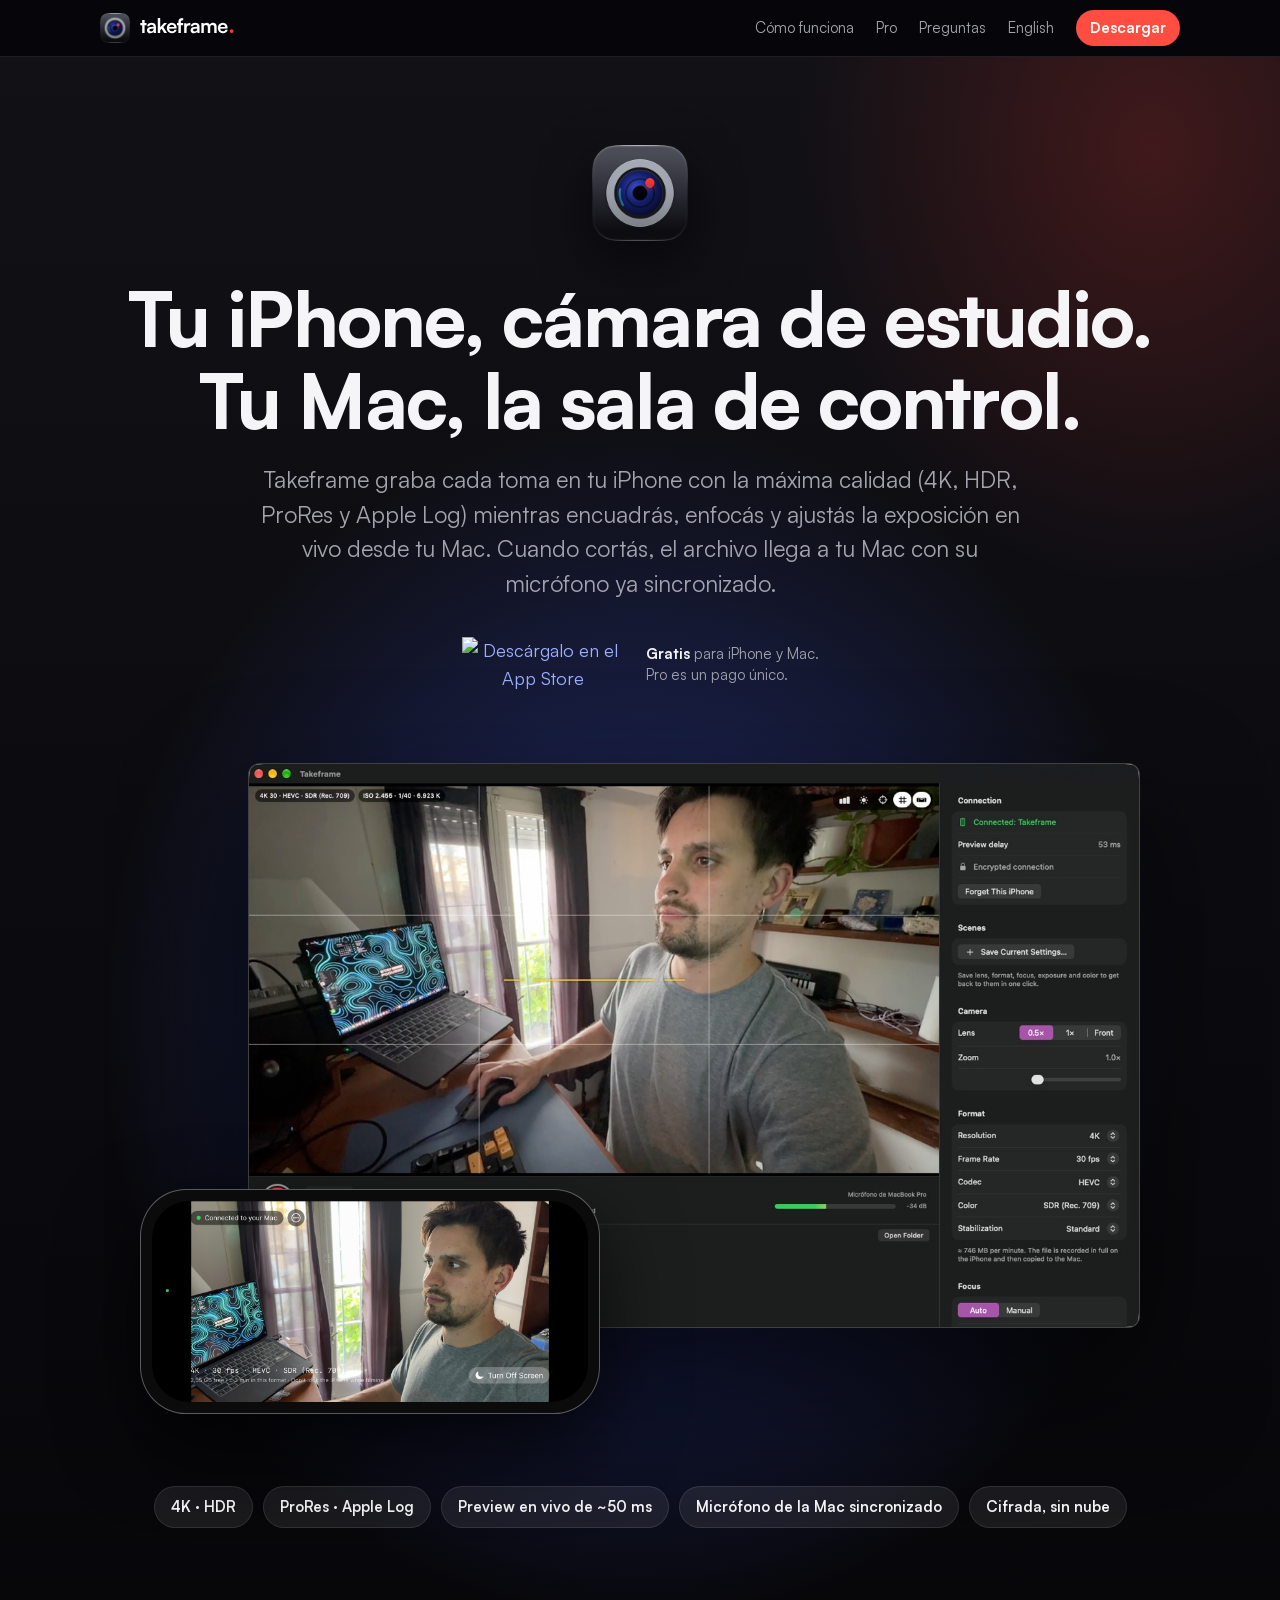
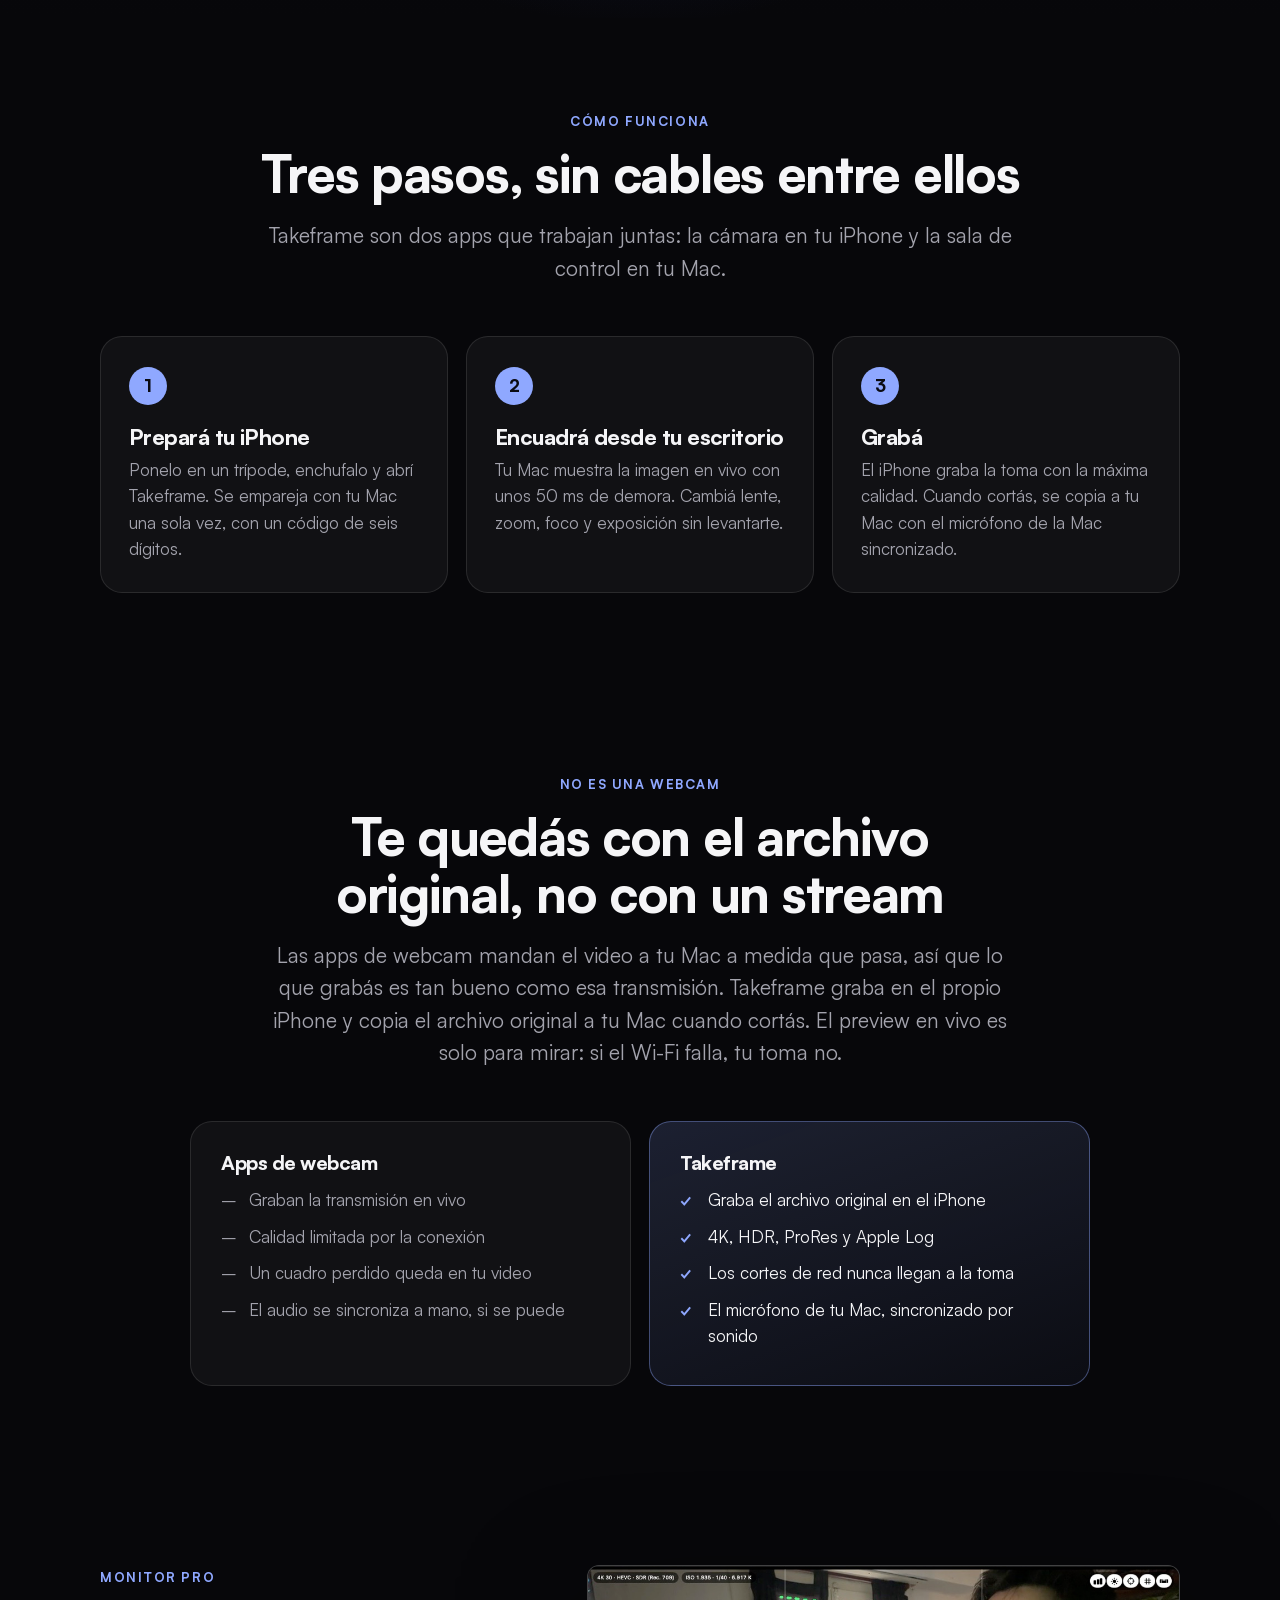
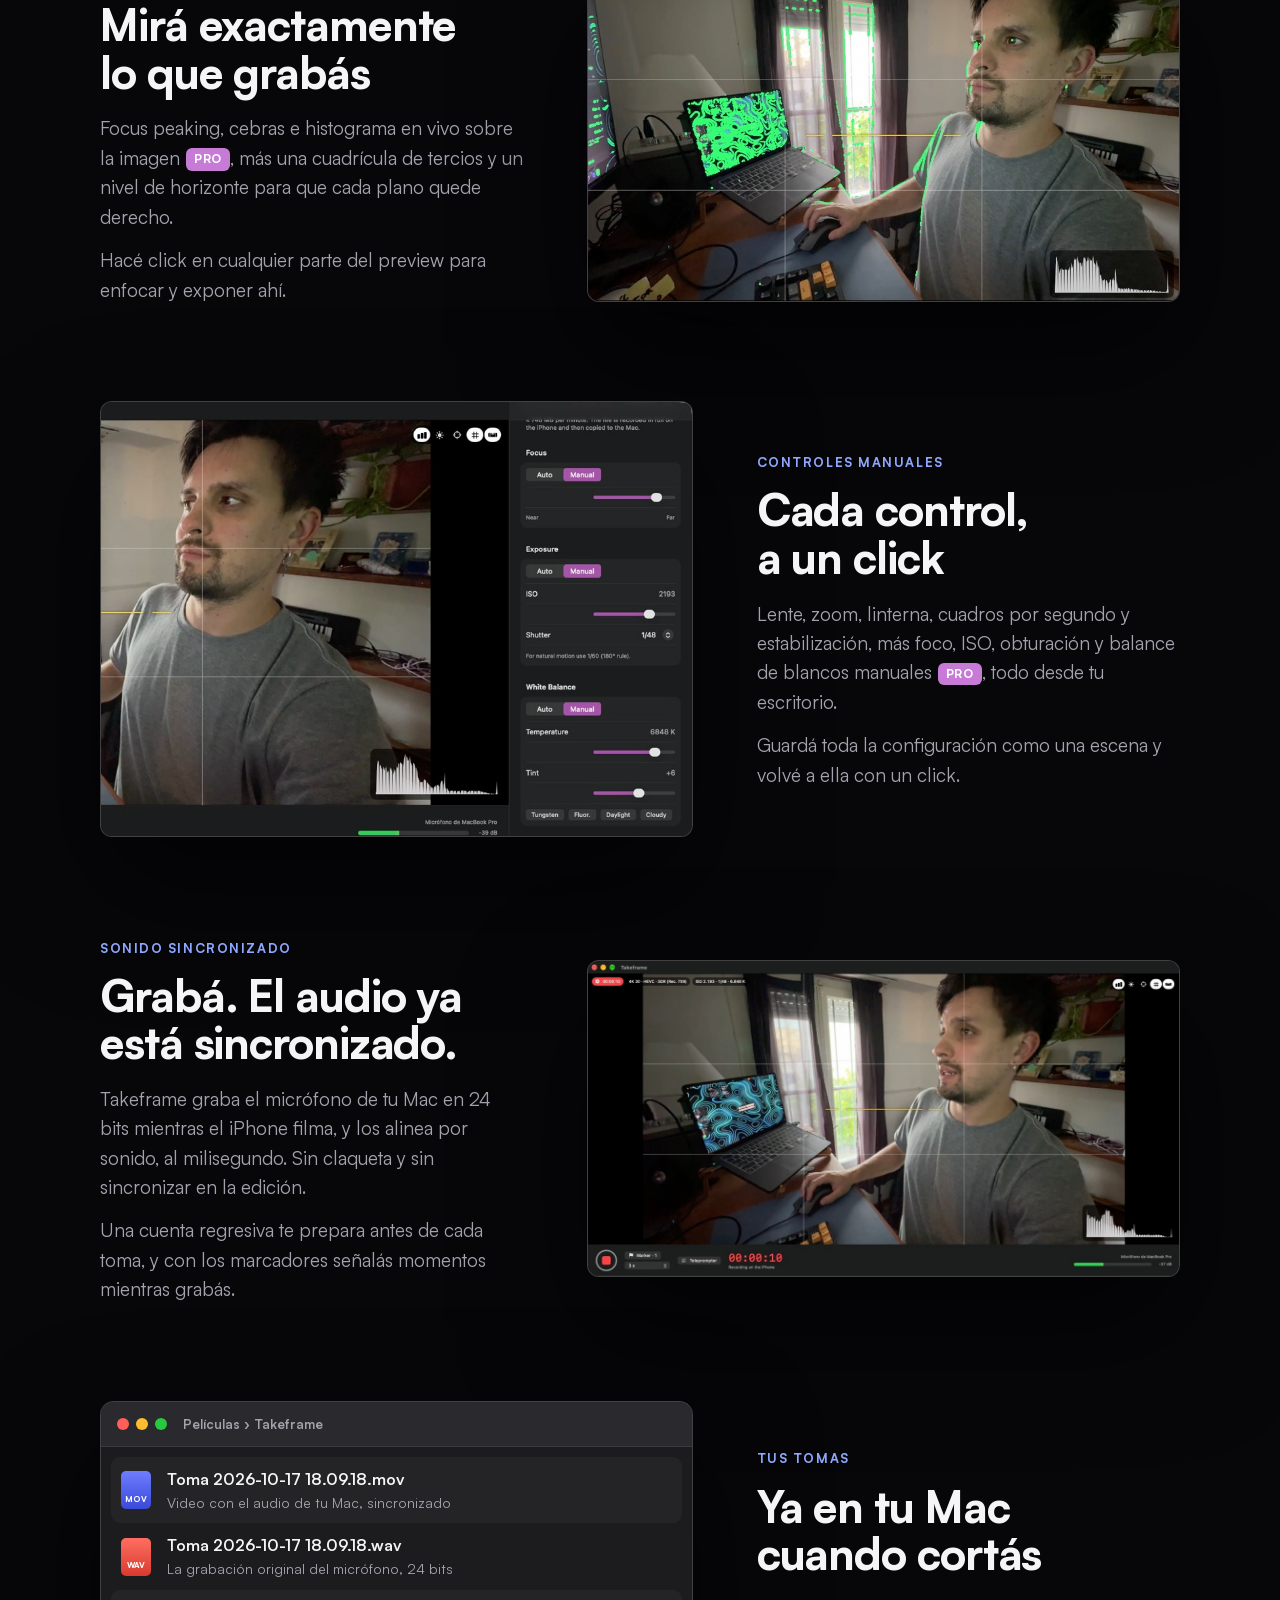
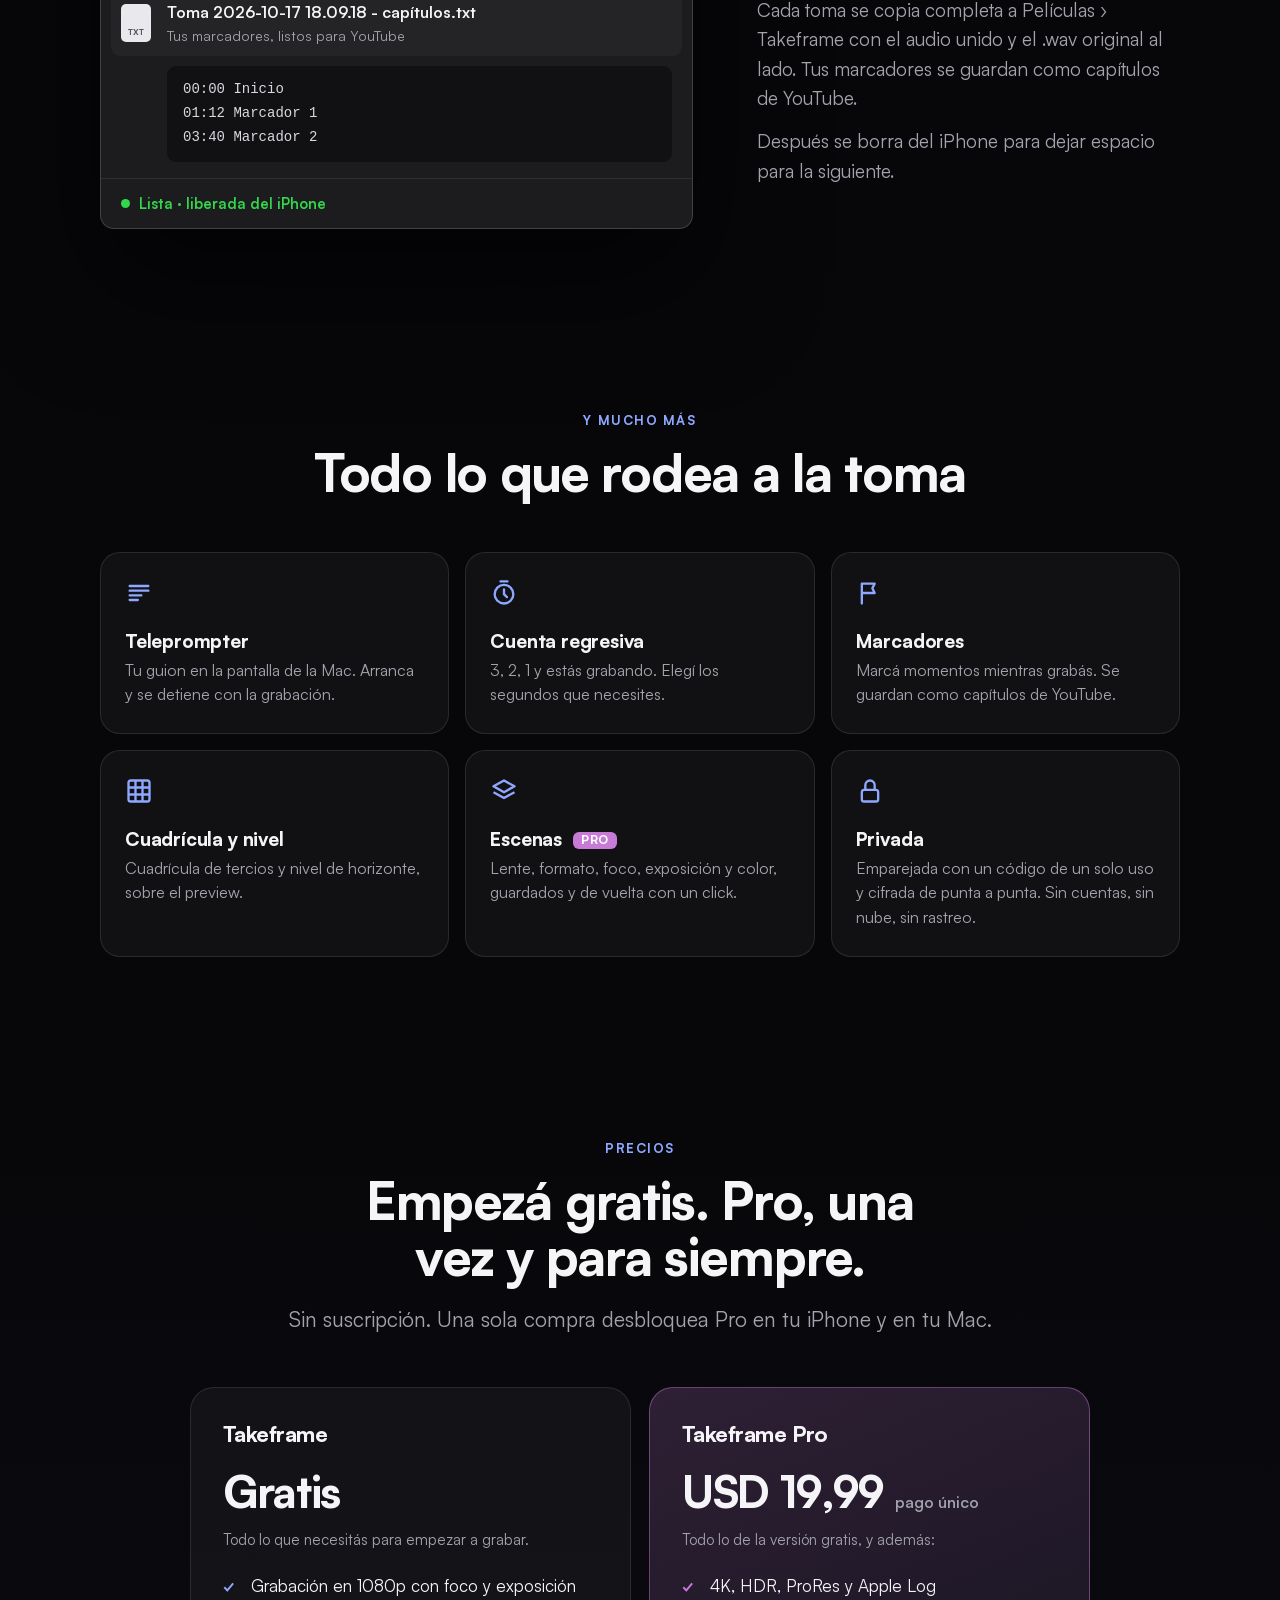
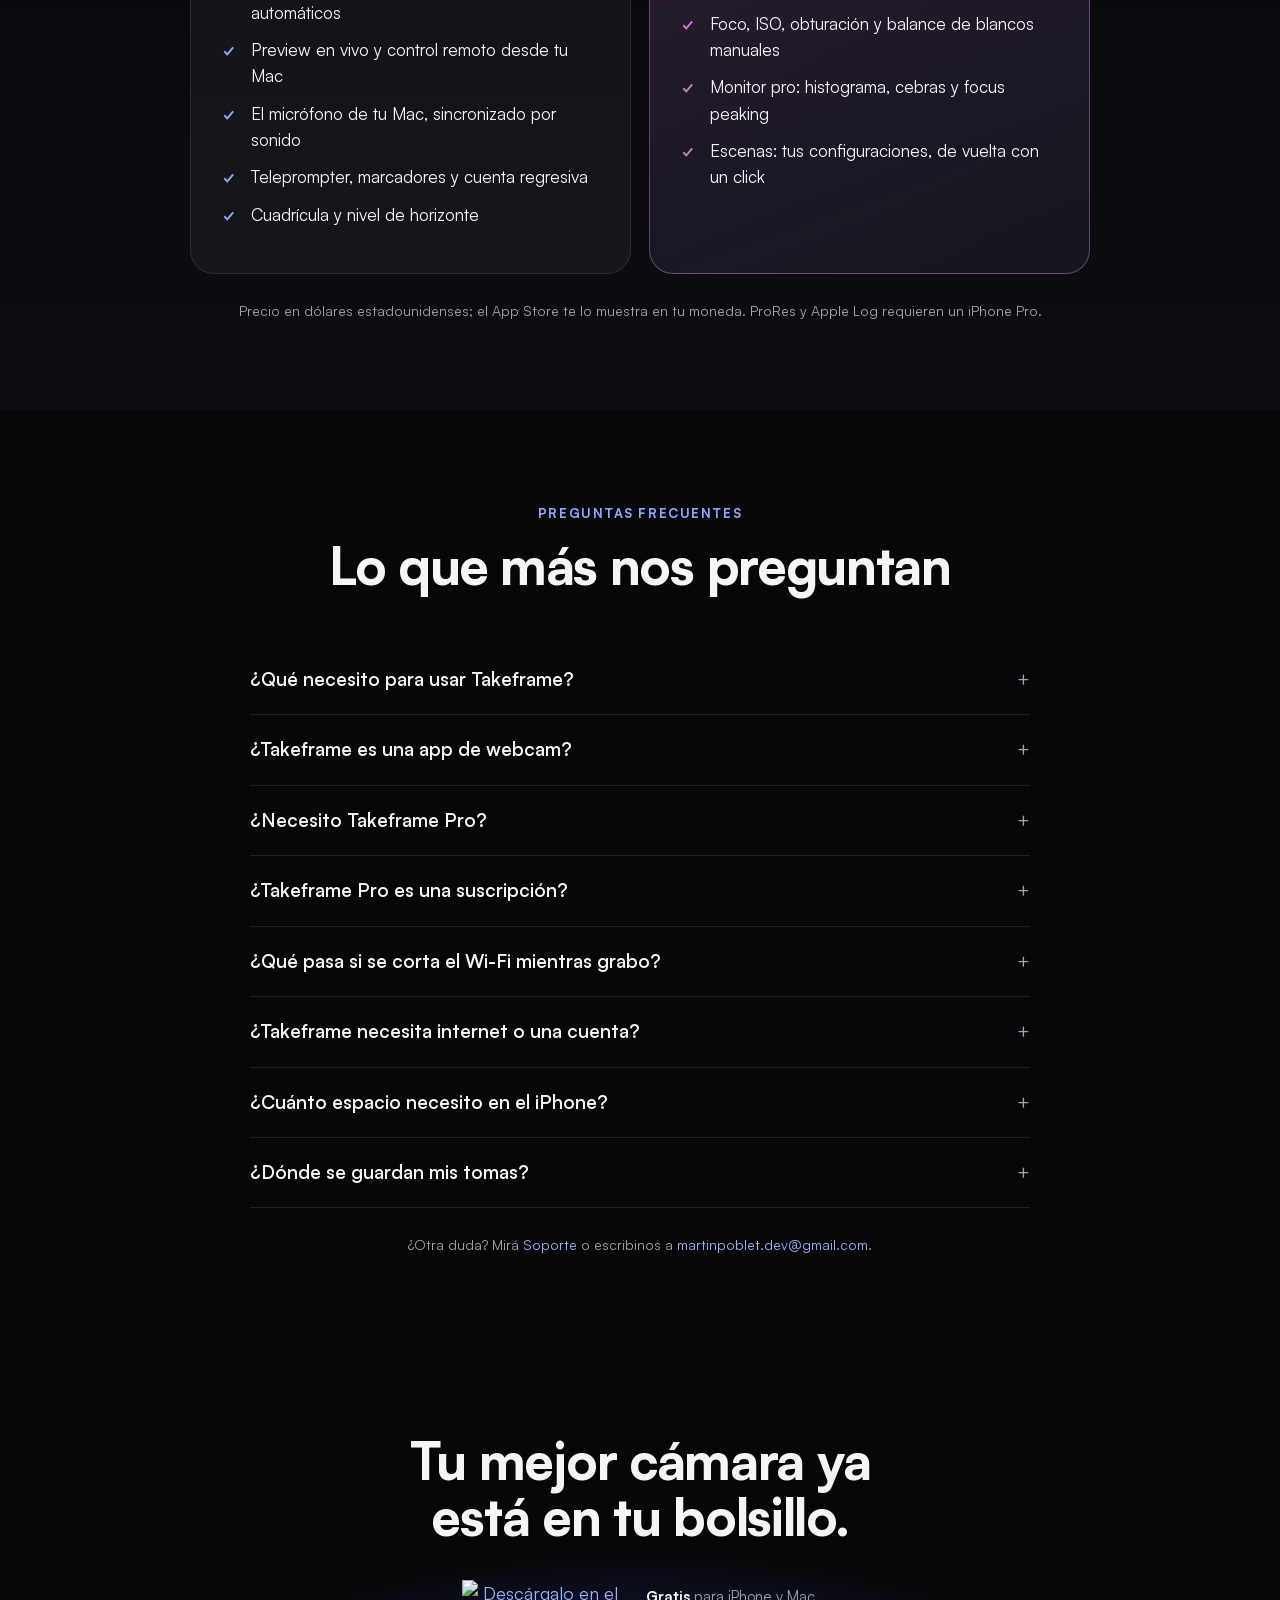
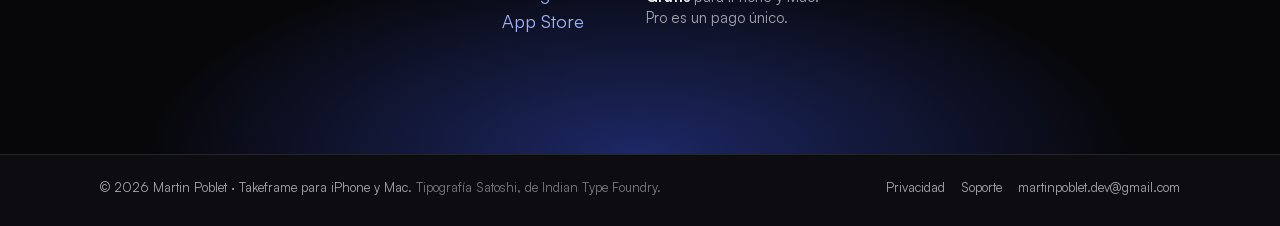
==== commit 563b680f: "Web: la hoja de estilos nueva no se pisa con la vieja en caché, iPhone del hero más fino Co-Authored" ====
--- a/es/index.html
+++ b/es/index.html
@@ -26,7 +26,7 @@
 <link rel="icon" type="image/png" href="../assets/favicon.png">
 <link rel="apple-touch-icon" href="../assets/apple-touch-icon.png">
 <link rel="preload" href="../assets/satoshi-variable.woff2" as="font" type="font/woff2" crossorigin>
-<link rel="stylesheet" href="../assets/style.css">
+<link rel="stylesheet" href="../assets/style.css?v=2">
 <script type="application/ld+json">
 {
   "@context": "https://schema.org",
--- a/assets/style.css
+++ b/assets/style.css
@@ -207,7 +207,7 @@
 .landing .cta .note strong { color: var(--text); font-weight: 700; }
 
 /* The Mac window with the iPhone in front of it, built from the real captures */
-.landing .devices { position: relative; max-width: 1000px; margin: 72px auto 0; padding: 0 0 10% 12%; }
+.landing .devices { position: relative; max-width: 1000px; margin: 72px auto 0; padding: 0 0 8% 10%; }
 .landing .window {
   border-radius: 12px;
   overflow: hidden;
@@ -220,14 +220,14 @@
   position: absolute;
   left: 0;
   bottom: 0;
-  width: 56%;
-  padding: 1.7%;
-  background: #0f0f10;
-  border-radius: 13% / 27%;
-  border: 2px solid #4a4a4e;
+  width: 46%;
+  padding: 1.1%;
+  background: #0b0b0c;
+  border-radius: 10% / 21%;
+  border: 1.5px solid #5a5a5f;
   box-shadow: 0 30px 80px rgba(0, 0, 0, 0.7);
 }
-.landing .phone img { border-radius: 11% / 24%; }
+.landing .phone img { border-radius: 8.6% / 18.6%; }
 
 /* Spec strip */
 .landing .specs { display: flex; flex-wrap: wrap; justify-content: center; gap: 10px; margin-top: 72px; padding: 0; list-style: none; }
